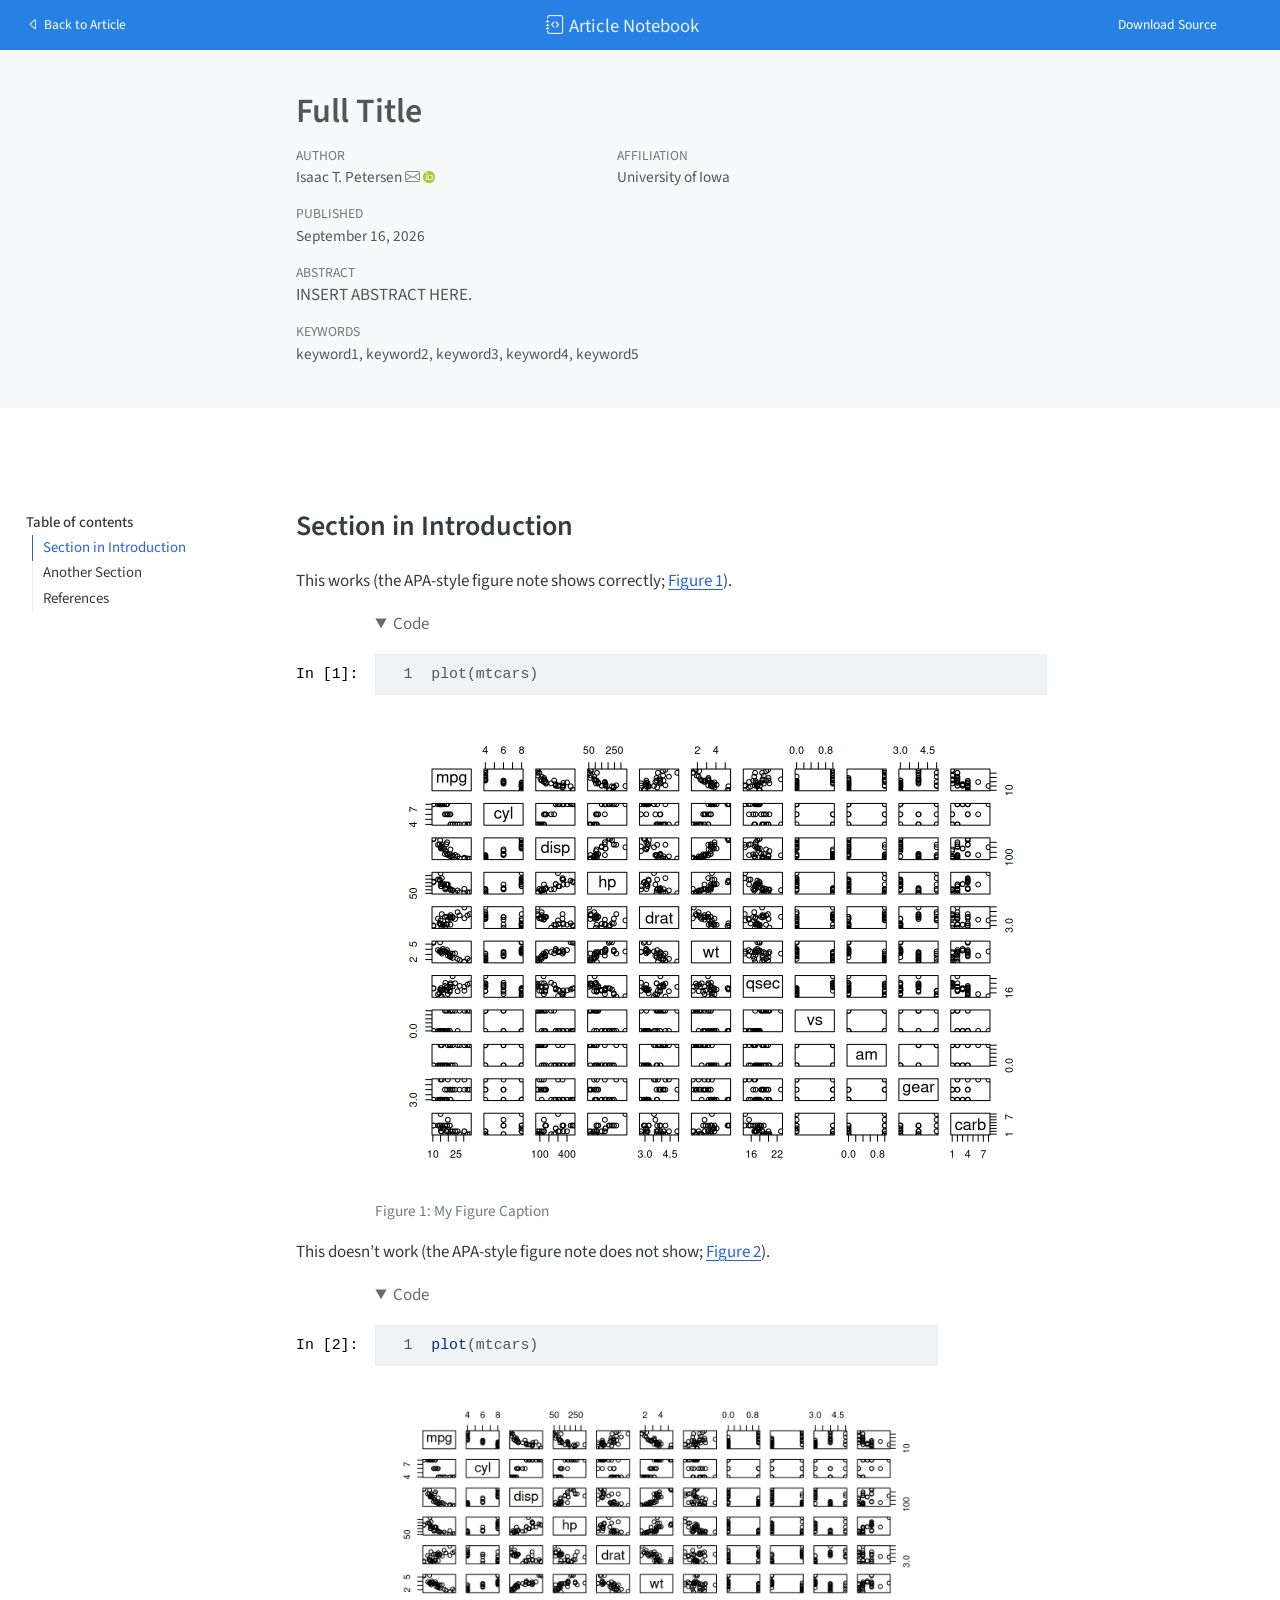
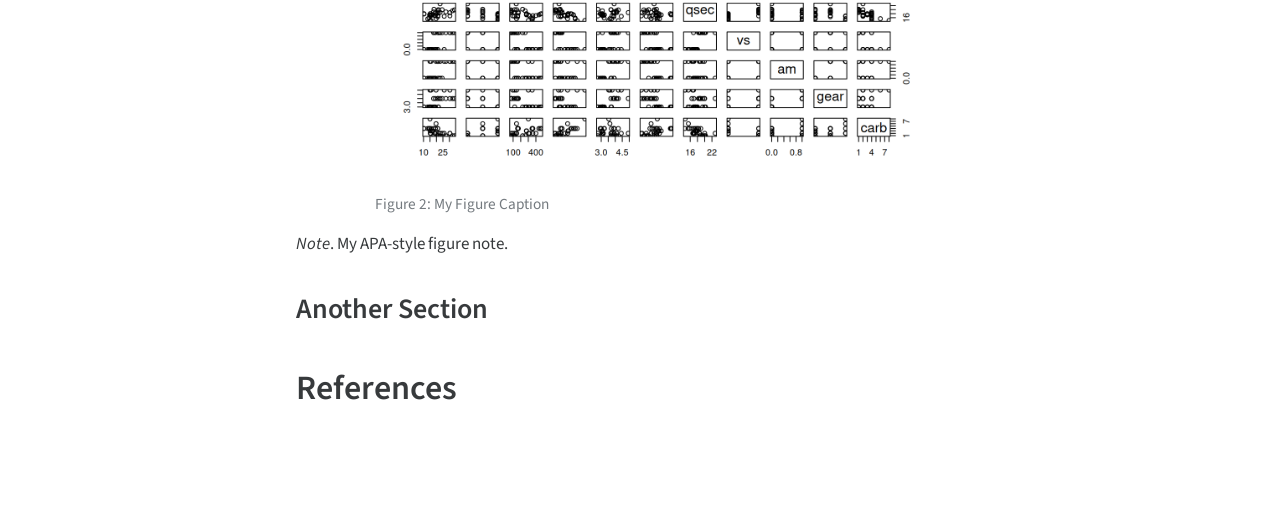
==== index-preview.html @ 8766ff76 "Built site for gh-pages" ====
<!DOCTYPE html>
<html xmlns="http://www.w3.org/1999/xhtml" lang="en-US" xml:lang="en-US"><head>
<meta http-equiv="Content-Type" content="text/html; charset=UTF-8">
<meta charset="utf-8">
<meta name="generator" content="quarto-1.10.18">
<meta name="viewport" content="width=device-width, initial-scale=1.0, user-scalable=yes">
<meta name="author" content="Isaac T. Petersen">
<meta name="dcterms.date" content="2026-09-16">
<meta name="keywords" content="keyword1, keyword2, keyword3, keyword4, keyword5">
<title>Full Title</title>
<style>
      /* Default styles provided by pandoc.
      ** See https://pandoc.org/MANUAL.html#variables-for-html for config info.
      */
      span.smallcaps{font-variant: small-caps;}
      div.columns{display: flex; gap: 1.5em;}
      div.column{flex: auto;}
      @media screen {
      div.columns{gap: min(4vw, 1.5em);}
      div.column{overflow-x: auto;}
      }
      div.hanging-indent{margin-left: 1.5em; text-indent: -1.5em;}
      ul.task-list{list-style: none;}
      ul.task-list li input[type="checkbox"] {
        width: 0.8em;
        margin: 0 0.8em 0.2em -1em; /* quarto-specific, see https://github.com/quarto-dev/quarto-cli/issues/4556 */ 
        vertical-align: middle;
      }
      /* CSS for syntax highlighting */
      html { -webkit-text-size-adjust: 100%; }
      pre > code.sourceCode { white-space: pre; position: relative; }
      pre > code.sourceCode > span { display: inline-block; line-height: 1.25; }
      pre > code.sourceCode > span:empty { height: 1.2em; }
      .sourceCode { overflow: visible; }
      code.sourceCode > span { color: inherit; text-decoration: inherit; }
      div.sourceCode { margin: 1em 0; }
      pre.sourceCode { margin: 0; }
      @media screen {
      div.sourceCode { overflow: auto; }
      }
      @media print {
      pre > code.sourceCode { white-space: pre-wrap; }
      pre > code.sourceCode > span { text-indent: -5em; padding-left: 5em; }
      }
      pre.numberSource code
        { counter-reset: source-line 0; }
      pre.numberSource code > span
        { position: relative; left: -4em; counter-increment: source-line; }
      pre.numberSource code > span > a:first-child::before
        { content: counter(source-line);
          position: relative; left: -1em; text-align: right; vertical-align: baseline;
          border: none; display: inline-block;
          -webkit-touch-callout: none; -webkit-user-select: none;
          -khtml-user-select: none; -moz-user-select: none;
          -ms-user-select: none; user-select: none;
          padding: 0 4px; width: 4em;
        }
      pre.numberSource { margin-left: 3em;  padding-left: 4px; }
      div.sourceCode
        {   }
      @media screen {
      pre > code.sourceCode > span > a:first-child::before { text-decoration: underline; }
      }
      /* CSS for citations */
      div.csl-bib-body { }
      div.csl-entry {
        clear: both;
      }
      .hanging-indent div.csl-entry {
        margin-left:2em;
        text-indent:-2em;
      }
      div.csl-left-margin {
        min-width:2em;
        float:left;
      }
      div.csl-right-inline {
        margin-left:2em;
        padding-left:1em;
      }
      div.csl-indent {
        margin-left: 2em;
      }    </style>
<style>
      body.hypothesis-enabled #quarto-embed-header {
        padding-right: 36px;
      }

      #quarto-embed-header {
        height: 3em;
        width: 100%;
        display: flex;
        justify-content: space-between;
        align-items: center;
        border-bottom: solid 1px;
      }

      #quarto-embed-header h6 {
        font-size: 1.1em;
        padding-top: 0.6em;
        margin-left: 1em;
        margin-right: 1em;
        font-weight: 400;
      }

      #quarto-embed-header a.quarto-back-link,
      #quarto-embed-header a.quarto-download-embed {
        font-size: 0.8em;
        margin-top: 1em;
        margin-bottom: 1em;
        margin-left: 1em;
        margin-right: 1em;
      }

      .quarto-back-container {
        padding-left: 0.5em;
        display: flex;
      }

      .headroom {
          will-change: transform;
          transition: transform 200ms linear;
      }

      .headroom--pinned {
          transform: translateY(0%);
      }

      .headroom--unpinned {
          transform: translateY(-100%);
      }      
    </style>
<script>
    window.document.addEventListener("DOMContentLoaded", function () {

      var header = window.document.querySelector("#quarto-embed-header");
      const titleBannerEl = window.document.querySelector("body > #title-block-header");
      if (titleBannerEl) {
        titleBannerEl.style.paddingTop = header.clientHeight + "px";
      }
      const contentEl = window.document.getElementById('quarto-content');
      for (const child of contentEl.children) {
        child.style.paddingTop = header.clientHeight + "px";
        child.style.marginTop = "1em";
      }

      // Use the article root if the `back` call doesn't work. This isn't perfect
      // but should typically work
      window.quartoBackToArticle = () => {
        var currentUrl = window.location.href;
        window.history.back();
        setTimeout(() => {
            // if location was not changed in 100 ms, then there is no history back
            if(currentUrl === window.location.href){              
                // redirect to site root
                window.location.href = "index.html";
            }
        }, 100);
      }

      const headroom = new window.Headroom(header, {
        tolerance: 5,
        onPin: function () {
        },
        onUnpin: function () {
        },
      });
      headroom.init();
    });
    </script>
<script src="site_libs/manuscript-notebook/headroom.min.js"></script>
<script src="site_libs/clipboard/clipboard.min.js"></script>
<script src="site_libs/quarto-html/quarto.js" type="module"></script>
<script src="site_libs/quarto-html/tabsets/tabsets.js" type="module"></script>
<script src="site_libs/quarto-html/popper.min.js"></script>
<script src="site_libs/quarto-html/tippy.umd.min.js"></script>
<script src="site_libs/quarto-html/anchor.min.js"></script>
<link href="site_libs/quarto-html/tippy.css" rel="stylesheet">
<link href="site_libs/quarto-html/quarto-syntax-highlighting-3419ea62b3ca2d77d3d547f86109e84e.css" rel="stylesheet" id="quarto-text-highlighting-styles">
<script src="site_libs/bootstrap/bootstrap.min.js"></script>
<link href="site_libs/bootstrap/bootstrap-icons.css" rel="stylesheet">
<link href="site_libs/bootstrap/bootstrap-d07b712d61dff58662c8542fd5fda3bb.min.css" rel="stylesheet" append-hash="true" id="quarto-bootstrap" data-mode="light">
<script src="site_libs/quarto-contrib/glightbox/glightbox.min.js"></script>
<link href="site_libs/quarto-contrib/glightbox/glightbox.min.css" rel="stylesheet">
<link href="site_libs/quarto-contrib/glightbox/lightbox.css" rel="stylesheet"><script type="application/json" class="js-hypothesis-config">
{
  "theme": "classic",
  "openSidebar": false,
  "showHighlights": "whenSidebarOpen"
}
</script><script async="" src="https://hypothes.is/embed.js"></script><script>
  window.document.addEventListener("DOMContentLoaded", function (_event) {
    document.body.classList.add('hypothesis-enabled');
  });
</script><link href="site_libs/pagedtable-1.1/css/pagedtable.css" rel="stylesheet">
<script src="site_libs/pagedtable-1.1/js/pagedtable.js"></script>
<meta name="citation_title" content="Full Title">
<meta name="citation_abstract" content="INSERT ABSTRACT HERE.">
<meta name="citation_keywords" content="keyword1,keyword2,keyword3,keyword4,keyword5">
<meta name="citation_author" content="Isaac T. Petersen">
<meta name="citation_publication_date" content="2026-09-16">
<meta name="citation_cover_date" content="2026-09-16">
<meta name="citation_year" content="2026">
<meta name="citation_online_date" content="2026-09-16">
<meta name="citation_fulltext_html_url" content="https://isaactpetersen.github.io/apaquartoReprex/">
<meta name="citation_language" content="en-US">
<meta name="citation_reference" content="citation_title=Strategies for the development of volcanic hazard maps in monogenetic volcanic fields: The example of La Palma (Canary Islands);,citation_author=José Marrero;,citation_author=Alicia García;,citation_author=Manuel Berrocoso;,citation_author=Ángeles Llinares;,citation_author=Antonio Rodríguez-Losada;,citation_author=R. Ortiz;,citation_publication_date=2019-07;,citation_cover_date=2019-07;,citation_year=2019;,citation_doi=10.1186/s13617-019-0085-5;,citation_volume=8;,citation_journal_title=Journal of Applied Volcanology;">
</head>
<body class="quarto-notebook quarto-light">
    <div id="quarto-embed-header" class="headroom fixed-top bg-primary">
      
      <a onclick="window.quartoBackToArticle(); return false;" class="btn btn-primary quarto-back-link" href=""><i class="bi bi-caret-left"></i> Back to Article</a>
      <h6>
<i class="bi bi-journal-code"></i> Article Notebook</h6>

            <a href="./index.qmd" class="btn btn-primary quarto-download-embed" download="index.qmd">Download Source</a>
          </div>

     <header id="title-block-header" class="quarto-title-block default toc-left page-columns page-full"><div class="quarto-title-banner page-columns page-full">
    <div class="quarto-title column-body">
      <h1 class="title">Full Title</h1>
          </div>

    
    <div class="quarto-title-meta-container">
      <div class="quarto-title-meta-column-start">
            <div class="quarto-title-meta-author">
          <div class="quarto-title-meta-heading">Author</div>
          <div class="quarto-title-meta-heading">Affiliation</div>
          
                <div class="quarto-title-meta-contents">
            <p class="author">Isaac T. Petersen <a href="mailto:isaac-t-petersen@uiowa.edu" class="quarto-title-author-email"><i class="bi bi-envelope"></i></a> <a href="https://orcid.org/0000-0003-3072-6673" class="quarto-title-author-orcid" aria-label="ORCID profile for Isaac T. Petersen"> <img alt="" src="[data-uri]"></a></p>
          </div>
                <div class="quarto-title-meta-contents">
                    <p class="affiliation">
                        University of Iowa
                      </p>
                  </div>
                    </div>
        
        <div class="quarto-title-meta">

                      
                <div>
            <div class="quarto-title-meta-heading">Published</div>
            <div class="quarto-title-meta-contents">
              <p class="date">September 16, 2026</p>
            </div>
          </div>
          
                
              </div>
      </div>
      <div class="quarto-title-meta-column-end quarto-other-formats-target">
      </div>
    </div>

    <div>
      <div class="abstract">
        <div class="block-title">Abstract</div>
        INSERT ABSTRACT HERE.
      </div>
    </div>

    <div>
      <div class="keywords">
        <div class="block-title">Keywords</div>
        <p>keyword1, keyword2, keyword3, keyword4, keyword5</p>
      </div>
    </div>

    <div class="quarto-other-links-text-target">
    </div>  </div>
</header><div id="quarto-content" class="page-columns page-rows-contents page-layout-article toc-left">
<div id="quarto-sidebar-toc-left" class="sidebar toc-left">
  <nav id="TOC" role="doc-toc" class="toc-active"><h2 id="toc-title">Table of contents</h2>
   
  <ul>
<li><a href="#section-in-introduction" id="toc-section-in-introduction" class="nav-link active" data-scroll-target="#section-in-introduction">Section in Introduction</a></li>
  <li><a href="#another-section" id="toc-another-section" class="nav-link" data-scroll-target="#another-section">Another Section</a></li>
  <li><a href="#references" id="toc-references" class="nav-link" data-scroll-target="#references">References</a></li>
  </ul></nav>
</div>
<div id="quarto-margin-sidebar" class="sidebar margin-sidebar zindex-bottom">
</div>
<main class="content quarto-banner-title-block" id="quarto-document-content"><!-- The introduction should not have a level-1 heading such as Introduction. --><section id="section-in-introduction" class="level2"><h2 class="anchored" data-anchor-id="section-in-introduction">Section in Introduction</h2>
<p>This works (the APA-style figure note shows correctly; <a href="#fig-mtcars" class="quarto-xref">Figure&nbsp;1</a>).</p>
<div class="quarto-embed-nb-cell" data-notebook="/home/runner/work/apaquartoReprex/apaquartoReprex/notebooks/analyses.qmd" data-notebook-title="Analyses" data-notebook-cellid="cell-fig-mtcars">
<div class="cell-container code-fold"><div class="cell-decorator"><pre>In [1]:</pre></div><div id="cell-fig-mtcars" class="cell" data-apa-note="My APA-style figure note." data-apa-note-written="true">
<details open="" class="code-fold"><summary>Code</summary><div class="code-copy-outer-scaffold"><div class="sourceCode cell-code" id="cb1"><pre class="sourceCode numberSource python number-lines code-with-copy"><code class="sourceCode python"><span id="cb1-1"><a href="#cb1-1" aria-label="1"></a>plot(mtcars)</span></code></pre></div><button title="Copy to Clipboard" class="code-copy-button"><i class="bi"></i></button></div>
</details><div class="cell-output cell-output-display">
<div id="fig-mtcars" class="quarto-float quarto-figure quarto-figure-center anchored">
<figure class="quarto-float quarto-float-fig figure"><div aria-describedby="fig-mtcars-caption-0ceaefa1-69ba-4598-a22c-09a6ac19f8ca" class="">
<a href="index_files/figure-html/notebooks-analyses-fig-mtcars-output-1.png" class="lightbox" data-gallery="quarto-lightbox-gallery-1" title="Figure&nbsp;1: My Figure Caption"><img src="index_files/figure-html/notebooks-analyses-fig-mtcars-output-1.png" width="672" height="480" class="figure-img"></a>
</div>
<figcaption class="quarto-float-caption-bottom quarto-float-caption quarto-float-fig" id="fig-mtcars-caption-0ceaefa1-69ba-4598-a22c-09a6ac19f8ca">
Figure&nbsp;1: My Figure Caption
</figcaption></figure>
</div>
</div>
</div></div>
</div>
<p>This doesn’t work (the APA-style figure note does not show; <a href="#fig-mtcars2" class="quarto-xref">Figure&nbsp;2</a>).</p>
<div class="cell-container code-fold"><div class="cell-decorator"><pre>In [2]:</pre></div><div id="cell-fig-mtcars2" class="cell" data-apa-note="My APA-style figure note." data-apa-note-written="true">
<details open="" class="code-fold"><summary>Code</summary><div class="code-copy-outer-scaffold"><div class="sourceCode cell-code" id="cb2"><pre class="sourceCode numberSource r number-lines code-with-copy"><code class="sourceCode r"><span id="cb2-1"><a href="#cb2-1" aria-label="1"></a><span class="fu">plot</span>(mtcars)</span></code></pre></div><button title="Copy to Clipboard" class="code-copy-button"><i class="bi"></i></button></div>
</details><div class="cell-output-display">
<div id="fig-mtcars2" class="quarto-float quarto-figure quarto-figure-center anchored">
<figure class="quarto-float quarto-float-fig figure"><div aria-describedby="fig-mtcars2-caption-0ceaefa1-69ba-4598-a22c-09a6ac19f8ca" class="">
<a href="index_files/figure-html/fig-mtcars2-1.png" class="lightbox" data-gallery="quarto-lightbox-gallery-2" title="Figure&nbsp;2: My Figure Caption"><img src="index_files/figure-html/fig-mtcars2-1.png" class="img-fluid figure-img" width="672"></a>
</div>
<figcaption class="quarto-float-caption-bottom quarto-float-caption quarto-float-fig" id="fig-mtcars2-caption-0ceaefa1-69ba-4598-a22c-09a6ac19f8ca">
Figure&nbsp;2: My Figure Caption
</figcaption></figure>
</div>
</div>
</div></div>
<div>
<div class="FigureNote NoIndent" data-custom-style="FigureNote">
<em>Note</em>. My&nbsp;APA-style figure note.
</div>
</div>
</section><section id="another-section" class="level2"><h2 class="anchored" data-anchor-id="another-section">Another Section</h2>
</section><section id="references" class="level1"><h1>References</h1>
<!-- References will auto-populate in the refs div below -->
<div id="refs" role="list">

</div>
</section></main><!-- /main column --><script id="quarto-html-after-body" type="application/javascript">
  window.document.addEventListener("DOMContentLoaded", function (event) {
    const icon = "";
    const anchorJS = new window.AnchorJS();
    anchorJS.options = {
      placement: 'right',
      icon: icon
    };
    anchorJS.add('.anchored');
    const isCodeAnnotation = (el) => {
      for (const clz of el.classList) {
        if (clz.startsWith('code-annotation-')) {                     
          return true;
        }
      }
      return false;
    }
    const onCopySuccess = function(e) {
      // button target
      const button = e.trigger;
      // don't keep focus
      button.blur();
      // flash "checked"
      button.classList.add('code-copy-button-checked');
      var currentTitle = button.getAttribute("title");
      button.setAttribute("title", "Copied!");
      let tooltip;
      if (window.bootstrap) {
        button.setAttribute("data-bs-toggle", "tooltip");
        button.setAttribute("data-bs-placement", "left");
        button.setAttribute("data-bs-title", "Copied!");
        tooltip = new bootstrap.Tooltip(button, 
          { trigger: "manual", 
            customClass: "code-copy-button-tooltip",
            offset: [0, -8]});
        tooltip.show();    
      }
      setTimeout(function() {
        if (tooltip) {
          tooltip.hide();
          button.removeAttribute("data-bs-title");
          button.removeAttribute("data-bs-toggle");
          button.removeAttribute("data-bs-placement");
        }
        button.setAttribute("title", currentTitle);
        button.classList.remove('code-copy-button-checked');
      }, 1000);
      // clear code selection
      e.clearSelection();
    }
    const getTextToCopy = function(trigger) {
      const outerScaffold = trigger.parentElement.cloneNode(true);
      const codeEl = outerScaffold.querySelector('code');
      for (const childEl of codeEl.children) {
        if (isCodeAnnotation(childEl)) {
          childEl.remove();
        }
      }
      return codeEl.innerText;
    }
    const clipboard = new window.ClipboardJS('.code-copy-button:not([data-in-quarto-modal])', {
      text: getTextToCopy
    });
    clipboard.on('success', onCopySuccess);
    if (window.document.getElementById('quarto-embedded-source-code-modal')) {
      const clipboardModal = new window.ClipboardJS('.code-copy-button[data-in-quarto-modal]', {
        text: getTextToCopy,
        container: window.document.getElementById('quarto-embedded-source-code-modal')
      });
      clipboardModal.on('success', onCopySuccess);
    }
      var localhostRegex = new RegExp(/^(?:http|https):\/\/localhost\:?[0-9]*\//);
      var mailtoRegex = new RegExp(/^mailto:/);
        var filterRegex = new RegExp('/' + window.location.host + '/');
      var isInternal = (href) => {
          return filterRegex.test(href) || localhostRegex.test(href) || mailtoRegex.test(href);
      }
      // Inspect non-navigation links and adorn them if external
     var links = window.document.querySelectorAll('a[href]:not(.nav-link):not(.navbar-brand):not(.toc-action):not(.sidebar-link):not(.sidebar-item-toggle):not(.pagination-link):not(.no-external):not([aria-hidden]):not(.dropdown-item):not(.quarto-navigation-tool):not(.about-link)');
      for (var i=0; i<links.length; i++) {
        const link = links[i];
        if (!isInternal(link.href)) {
          // undo the damage that might have been done by quarto-nav.js in the case of
          // links that we want to consider external
          if (link.dataset.originalHref !== undefined) {
            link.href = link.dataset.originalHref;
          }
            // target, if specified
            link.setAttribute("target", "_blank");
            if (link.getAttribute("rel") === null) {
              link.setAttribute("rel", "noopener");
            }
        }
      }
    function tippyHover(el, contentFn, onTriggerFn, onUntriggerFn) {
      const config = {
        allowHTML: true,
        maxWidth: 500,
        delay: 100,
        arrow: false,
        appendTo: function(el) {
            return el.parentElement;
        },
        interactive: true,
        interactiveBorder: 10,
        theme: 'quarto',
        placement: 'bottom-start',
      };
      if (contentFn) {
        config.content = contentFn;
      }
      if (onTriggerFn) {
        config.onTrigger = onTriggerFn;
      }
      if (onUntriggerFn) {
        config.onUntrigger = onUntriggerFn;
      }
      window.tippy(el, config); 
    }
    const noterefs = window.document.querySelectorAll('a[role="doc-noteref"]');
    for (var i=0; i<noterefs.length; i++) {
      const ref = noterefs[i];
      tippyHover(ref, function() {
        // use id or data attribute instead here
        let href = ref.getAttribute('data-footnote-href') || ref.getAttribute('href');
        try { href = new URL(href).hash; } catch {}
        const id = href.replace(/^#\/?/, "");
        const note = window.document.getElementById(id);
        if (note) {
          return note.innerHTML;
        } else {
          return "";
        }
      });
    }
    const xrefs = window.document.querySelectorAll('a.quarto-xref');
    const processXRef = (id, note) => {
      // Strip column container classes
      const stripColumnClz = (el) => {
        el.classList.remove("page-full", "page-columns");
        if (el.children) {
          for (const child of el.children) {
            stripColumnClz(child);
          }
        }
      }
      stripColumnClz(note)
      if (id === null || id.startsWith('sec-')) {
        // Special case sections, only their first couple elements
        const container = document.createElement("div");
        if (note.children && note.children.length > 2) {
          container.appendChild(note.children[0].cloneNode(true));
          for (let i = 1; i < note.children.length; i++) {
            const child = note.children[i];
            if (child.tagName === "P" && child.innerText === "") {
              continue;
            } else {
              container.appendChild(child.cloneNode(true));
              break;
            }
          }
          if (window.Quarto?.typesetMath) {
            window.Quarto.typesetMath(container);
          }
          return container.innerHTML
        } else {
          if (window.Quarto?.typesetMath) {
            window.Quarto.typesetMath(note);
          }
          return note.innerHTML;
        }
      } else {
        // Remove any anchor links if they are present
        const anchorLink = note.querySelector('a.anchorjs-link');
        if (anchorLink) {
          anchorLink.remove();
        }
        if (window.Quarto?.typesetMath) {
          window.Quarto.typesetMath(note);
        }
        if (note.classList.contains("callout")) {
          return note.outerHTML;
        } else {
          return note.innerHTML;
        }
      }
    }
    for (var i=0; i<xrefs.length; i++) {
      const xref = xrefs[i];
      tippyHover(xref, undefined, function(instance) {
        instance.disable();
        let url = xref.getAttribute('href');
        let hash = undefined; 
        if (url.startsWith('#')) {
          hash = url;
        } else {
          try { hash = new URL(url).hash; } catch {}
        }
        if (hash) {
          const id = hash.replace(/^#\/?/, "");
          const note = window.document.getElementById(id);
          if (note !== null) {
            try {
              const html = processXRef(id, note.cloneNode(true));
              instance.setContent(html);
            } finally {
              instance.enable();
              instance.show();
            }
          } else {
            // See if we can fetch this
            fetch(url.split('#')[0])
            .then(res => res.text())
            .then(html => {
              const parser = new DOMParser();
              const htmlDoc = parser.parseFromString(html, "text/html");
              const note = htmlDoc.getElementById(id);
              if (note !== null) {
                const html = processXRef(id, note);
                instance.setContent(html);
              } 
            }).finally(() => {
              instance.enable();
              instance.show();
            });
          }
        } else {
          // See if we can fetch a full url (with no hash to target)
          // This is a special case and we should probably do some content thinning / targeting
          fetch(url)
          .then(res => res.text())
          .then(html => {
            const parser = new DOMParser();
            const htmlDoc = parser.parseFromString(html, "text/html");
            const note = htmlDoc.querySelector('main.content');
            if (note !== null) {
              // This should only happen for chapter cross references
              // (since there is no id in the URL)
              // remove the first header
              if (note.children.length > 0 && note.children[0].tagName === "HEADER") {
                note.children[0].remove();
              }
              const html = processXRef(null, note);
              instance.setContent(html);
            } 
          }).finally(() => {
            instance.enable();
            instance.show();
          });
        }
      }, function(instance) {
      });
    }
        let selectedAnnoteEl;
        const selectorForAnnotation = ( cell, annotation) => {
          let cellAttr = 'data-code-cell="' + cell + '"';
          let lineAttr = 'data-code-annotation="' +  annotation + '"';
          const selector = 'span[' + cellAttr + '][' + lineAttr + ']';
          return selector;
        }
        const selectCodeLines = (annoteEl) => {
          const doc = window.document;
          const targetCell = annoteEl.getAttribute("data-target-cell");
          const targetAnnotation = annoteEl.getAttribute("data-target-annotation");
          const annoteSpan = window.document.querySelector(selectorForAnnotation(targetCell, targetAnnotation));
          const lines = annoteSpan.getAttribute("data-code-lines").split(",");
          const lineIds = lines.map((line) => {
            return targetCell + "-" + line;
          })
          let top = null;
          let height = null;
          let parent = null;
          if (lineIds.length > 0) {
              //compute the position of the single el (top and bottom and make a div)
              const el = window.document.getElementById(lineIds[0]);
              top = el.offsetTop;
              height = el.offsetHeight;
              parent = el.parentElement.parentElement;
            if (lineIds.length > 1) {
              const lastEl = window.document.getElementById(lineIds[lineIds.length - 1]);
              const bottom = lastEl.offsetTop + lastEl.offsetHeight;
              height = bottom - top;
            }
            if (top !== null && height !== null && parent !== null) {
              // cook up a div (if necessary) and position it 
              let div = window.document.getElementById("code-annotation-line-highlight");
              if (div === null) {
                div = window.document.createElement("div");
                div.setAttribute("id", "code-annotation-line-highlight");
                div.style.position = 'absolute';
                parent.appendChild(div);
              }
              div.style.top = top - 2 + "px";
              div.style.height = height + 4 + "px";
              div.style.left = 0;
              let gutterDiv = window.document.getElementById("code-annotation-line-highlight-gutter");
              if (gutterDiv === null) {
                gutterDiv = window.document.createElement("div");
                gutterDiv.setAttribute("id", "code-annotation-line-highlight-gutter");
                gutterDiv.style.position = 'absolute';
                const codeCell = window.document.getElementById(targetCell);
                const gutter = codeCell.querySelector('.code-annotation-gutter');
                gutter.appendChild(gutterDiv);
              }
              gutterDiv.style.top = top - 2 + "px";
              gutterDiv.style.height = height + 4 + "px";
            }
            selectedAnnoteEl = annoteEl;
          }
        };
        const unselectCodeLines = () => {
          const elementsIds = ["code-annotation-line-highlight", "code-annotation-line-highlight-gutter"];
          elementsIds.forEach((elId) => {
            const div = window.document.getElementById(elId);
            if (div) {
              div.remove();
            }
          });
          selectedAnnoteEl = undefined;
        };
          // Handle positioning of the toggle
      window.addEventListener(
        "resize",
        throttle(() => {
          elRect = undefined;
          if (selectedAnnoteEl) {
            selectCodeLines(selectedAnnoteEl);
          }
        }, 10)
      );
      function throttle(fn, ms) {
      let throttle = false;
      let timer;
        return (...args) => {
          if(!throttle) { // first call gets through
              fn.apply(this, args);
              throttle = true;
          } else { // all the others get throttled
              if(timer) clearTimeout(timer); // cancel #2
              timer = setTimeout(() => {
                fn.apply(this, args);
                timer = throttle = false;
              }, ms);
          }
        };
      }
        // Attach click handler to the DT
        const annoteDls = window.document.querySelectorAll('dt[data-target-cell]');
        for (const annoteDlNode of annoteDls) {
          annoteDlNode.addEventListener('click', (event) => {
            const clickedEl = event.target;
            if (clickedEl !== selectedAnnoteEl) {
              unselectCodeLines();
              const activeEl = window.document.querySelector('dt[data-target-cell].code-annotation-active');
              if (activeEl) {
                activeEl.classList.remove('code-annotation-active');
              }
              selectCodeLines(clickedEl);
              clickedEl.classList.add('code-annotation-active');
            } else {
              // Unselect the line
              unselectCodeLines();
              clickedEl.classList.remove('code-annotation-active');
            }
          });
        }
    const findCites = (el) => {
      const parentEl = el.parentElement;
      if (parentEl) {
        const cites = parentEl.dataset.cites;
        if (cites) {
          return {
            el,
            cites: cites.split(' ')
          };
        } else {
          return findCites(el.parentElement)
        }
      } else {
        return undefined;
      }
    };
    var bibliorefs = window.document.querySelectorAll('a[role="doc-biblioref"]');
    for (var i=0; i<bibliorefs.length; i++) {
      const ref = bibliorefs[i];
      const citeInfo = findCites(ref);
      if (citeInfo) {
        tippyHover(citeInfo.el, function() {
          var popup = window.document.createElement('div');
          citeInfo.cites.forEach(function(cite) {
            var citeDiv = window.document.createElement('div');
            citeDiv.classList.add('hanging-indent');
            citeDiv.classList.add('csl-entry');
            var biblioDiv = window.document.getElementById('ref-' + cite);
            if (biblioDiv) {
              citeDiv.innerHTML = biblioDiv.innerHTML;
            }
            popup.appendChild(citeDiv);
          });
          return popup.innerHTML;
        });
      }
    }
  });
  </script>
</div> <!-- /content -->  <script>var lightboxQuarto = GLightbox({"closeEffect":"zoom","descPosition":"bottom","loop":false,"openEffect":"zoom","selector":".lightbox"});
(function() {
  let previousOnload = window.onload;
  window.onload = () => {
    if (previousOnload) {
      previousOnload();
    }
    lightboxQuarto.on('slide_before_load', (data) => {
      const { slideIndex, slideNode, slideConfig, player, trigger } = data;
      const href = trigger.getAttribute('href');
      if (href !== null) {
        const imgEl = window.document.querySelector(`a[href="${href}"] img`);
        if (imgEl !== null) {
          const srcAttr = imgEl.getAttribute("src");
          if (srcAttr && srcAttr.startsWith("data:")) {
            slideConfig.href = srcAttr;
          }
        }
      } 
    });
  
    lightboxQuarto.on('slide_after_load', (data) => {
      const { slideIndex, slideNode, slideConfig, player, trigger } = data;
      if (window.Quarto?.typesetMath) {
        window.Quarto.typesetMath(slideNode);
      }
    });
  
  };
  
})();
          </script>


</body></html>
---- site_libs/quarto-html/tippy.css ----
.tippy-box[data-animation=fade][data-state=hidden]{opacity:0}[data-tippy-root]{max-width:calc(100vw - 10px)}.tippy-box{position:relative;background-color:#333;color:#fff;border-radius:4px;font-size:14px;line-height:1.4;white-space:normal;outline:0;transition-property:transform,visibility,opacity}.tippy-box[data-placement^=top]>.tippy-arrow{bottom:0}.tippy-box[data-placement^=top]>.tippy-arrow:before{bottom:-7px;left:0;border-width:8px 8px 0;border-top-color:initial;transform-origin:center top}.tippy-box[data-placement^=bottom]>.tippy-arrow{top:0}.tippy-box[data-placement^=bottom]>.tippy-arrow:before{top:-7px;left:0;border-width:0 8px 8px;border-bottom-color:initial;transform-origin:center bottom}.tippy-box[data-placement^=left]>.tippy-arrow{right:0}.tippy-box[data-placement^=left]>.tippy-arrow:before{border-width:8px 0 8px 8px;border-left-color:initial;right:-7px;transform-origin:center left}.tippy-box[data-placement^=right]>.tippy-arrow{left:0}.tippy-box[data-placement^=right]>.tippy-arrow:before{left:-7px;border-width:8px 8px 8px 0;border-right-color:initial;transform-origin:center right}.tippy-box[data-inertia][data-state=visible]{transition-timing-function:cubic-bezier(.54,1.5,.38,1.11)}.tippy-arrow{width:16px;height:16px;color:#333}.tippy-arrow:before{content:"";position:absolute;border-color:transparent;border-style:solid}.tippy-content{position:relative;padding:5px 9px;z-index:1}
---- site_libs/quarto-html/quarto-syntax-highlighting-3419ea62b3ca2d77d3d547f86109e84e.css ----
/* quarto syntax highlight colors */
:root {
  --quarto-hl-ot-color: #d91e18;
  --quarto-hl-at-color: #a55a00;
  --quarto-hl-ss-color: #008000;
  --quarto-hl-an-color: #696969;
  --quarto-hl-fu-color: #06287e;
  --quarto-hl-st-color: #008000;
  --quarto-hl-cf-color: #d91e18;
  --quarto-hl-op-color: #00769e;
  --quarto-hl-er-color: #7928a1;
  --quarto-hl-bn-color: #7928a1;
  --quarto-hl-al-color: #7928a1;
  --quarto-hl-va-color: #a55a00;
  --quarto-hl-bu-color: inherit;
  --quarto-hl-ex-color: inherit;
  --quarto-hl-pp-color: #7928a1;
  --quarto-hl-in-color: #696969;
  --quarto-hl-vs-color: #008000;
  --quarto-hl-wa-color: #696969;
  --quarto-hl-do-color: #696969;
  --quarto-hl-im-color: inherit;
  --quarto-hl-ch-color: #008000;
  --quarto-hl-dt-color: #7928a1;
  --quarto-hl-fl-color: #a55a00;
  --quarto-hl-co-color: #696969;
  --quarto-hl-cv-color: #696969;
  --quarto-hl-cn-color: #d91e18;
  --quarto-hl-sc-color: #00769e;
  --quarto-hl-dv-color: #7928a1;
  --quarto-hl-kw-color: #d91e18;
}

/* other quarto variables */
:root {
  --quarto-font-monospace: SFMono-Regular, Menlo, Monaco, Consolas, "Liberation Mono", "Courier New", monospace;
}

/* syntax highlight based on Pandoc's rules */
pre > code.sourceCode > span {
  color: #545454;
}

code.sourceCode > span {
  color: #545454;
}

div.sourceCode,
div.sourceCode pre.sourceCode {
  color: #545454;
}

/* Normal */
code span {
  color: #545454;
}

/* Alert */
code span.al {
  color: #7928a1;
  font-style: inherit;
}

/* Annotation */
code span.an {
  color: #696969;
  font-style: inherit;
}

/* Attribute */
code span.at {
  color: #a55a00;
  font-style: inherit;
}

/* BaseN */
code span.bn {
  color: #7928a1;
  font-style: inherit;
}

/* BuiltIn */
code span.bu {
  font-style: inherit;
}

/* ControlFlow */
code span.cf {
  color: #d91e18;
  font-style: inherit;
}

/* Char */
code span.ch {
  color: #008000;
  font-style: inherit;
}

/* Constant */
code span.cn {
  color: #d91e18;
  font-style: inherit;
}

/* Comment */
code span.co {
  color: #696969;
  font-style: inherit;
}

/* CommentVar */
code span.cv {
  color: #696969;
  font-style: italic;
}

/* Documentation */
code span.do {
  color: #696969;
  font-style: italic;
}

/* DataType */
code span.dt {
  color: #7928a1;
  font-style: inherit;
}

/* DecVal */
code span.dv {
  color: #7928a1;
  font-style: inherit;
}

/* Error */
code span.er {
  color: #7928a1;
  font-style: inherit;
}

/* Extension */
code span.ex {
  font-style: inherit;
}

/* Float */
code span.fl {
  color: #a55a00;
  font-style: inherit;
}

/* Function */
code span.fu {
  color: #06287e;
  font-style: inherit;
}

/* Import */
code span.im {
  font-style: inherit;
}

/* Information */
code span.in {
  color: #696969;
  font-style: inherit;
}

/* Keyword */
code span.kw {
  color: #d91e18;
  font-style: inherit;
}

/* Operator */
code span.op {
  color: #00769e;
  font-style: inherit;
}

/* Other */
code span.ot {
  color: #d91e18;
  font-style: inherit;
}

/* Preprocessor */
code span.pp {
  color: #7928a1;
  font-style: inherit;
}

/* SpecialChar */
code span.sc {
  color: #00769e;
  font-style: inherit;
}

/* SpecialString */
code span.ss {
  color: #008000;
  font-style: inherit;
}

/* String */
code span.st {
  color: #008000;
  font-style: inherit;
}

/* Variable */
code span.va {
  color: #a55a00;
  font-style: inherit;
}

/* VerbatimString */
code span.vs {
  color: #008000;
  font-style: inherit;
}

/* Warning */
code span.wa {
  color: #696969;
  font-style: italic;
}

.prevent-inlining {
  content: "</";
}

/*# sourceMappingURL=a0e48aebe202bc7301f9966d54efda35.css.map */
---- site_libs/pagedtable-1.1/css/pagedtable.css ----
.pagedtable {
  overflow: auto;
  padding-left: 8px;
  padding-right: 8px;
}

.pagedtable-wrapper {
  border: 1px solid #ccc;
  border-radius: 4px;
  margin-bottom: 10px;
}

.pagedtable table {
  width: 100%;
  max-width: 100%;
  margin: 0;
}

.pagedtable th {
  padding: 0 5px 0 5px;
  border: none;
  border-bottom: 2px solid #dddddd;

  min-width: 45px;
}

.pagedtable-empty th {
  display: none;
}

.pagedtable td {
  padding: 0 4px 0 4px;
}

.pagedtable .even {
  background-color: rgba(140, 140, 140, 0.1);
}

.pagedtable-padding-col {
  display: none;
}

.pagedtable a {
  -webkit-touch-callout: none;
  -webkit-user-select: none;
  -khtml-user-select: none;
  -moz-user-select: none;
  -ms-user-select: none;
  user-select: none;
}

.pagedtable-index-nav {
  cursor: pointer;
  padding: 0 5px 0 5px;
  float: right;
  border: 0;
}

.pagedtable-index-nav-disabled {
  cursor: default;
  text-decoration: none;
  color: #999;
}

a.pagedtable-index-nav-disabled:hover {
  text-decoration: none;
  color: #999;
}

.pagedtable-indexes {
  cursor: pointer;
  float: right;
  border: 0;
}

.pagedtable-index-current {
  cursor: default;
  text-decoration: none;
  font-weight: bold;
  color: #333;
  border: 0;
}

a.pagedtable-index-current:hover {
  text-decoration: none;
  font-weight: bold;
  color: #333;
}

.pagedtable-index {
  width: 30px;
  display: inline-block;
  text-align: center;
  border: 0;
}

.pagedtable-index-separator-left {
  display: inline-block;
  color: #333;
  font-size: 9px;
  padding: 0 0 0 0;
  cursor: default;
}

.pagedtable-index-separator-right {
  display: inline-block;
  color: #333;
  font-size: 9px;
  padding: 0 4px 0 0;
  cursor: default;
}

.pagedtable-footer {
  padding-top: 4px;
  padding-bottom: 5px;
}

.pagedtable-not-empty .pagedtable-footer {
  border-top: 2px solid #dddddd;
}

.pagedtable-info {
  overflow: hidden;
  color: #999;
  white-space: nowrap;
  text-overflow: ellipsis;
}

.pagedtable-header-name {
  overflow: hidden;
  text-overflow: ellipsis;
}

.pagedtable-header-type {
  color: #999;
  font-weight: 400;
}

.pagedtable-na-cell {
  font-style: italic;
  opacity: 0.3;
}
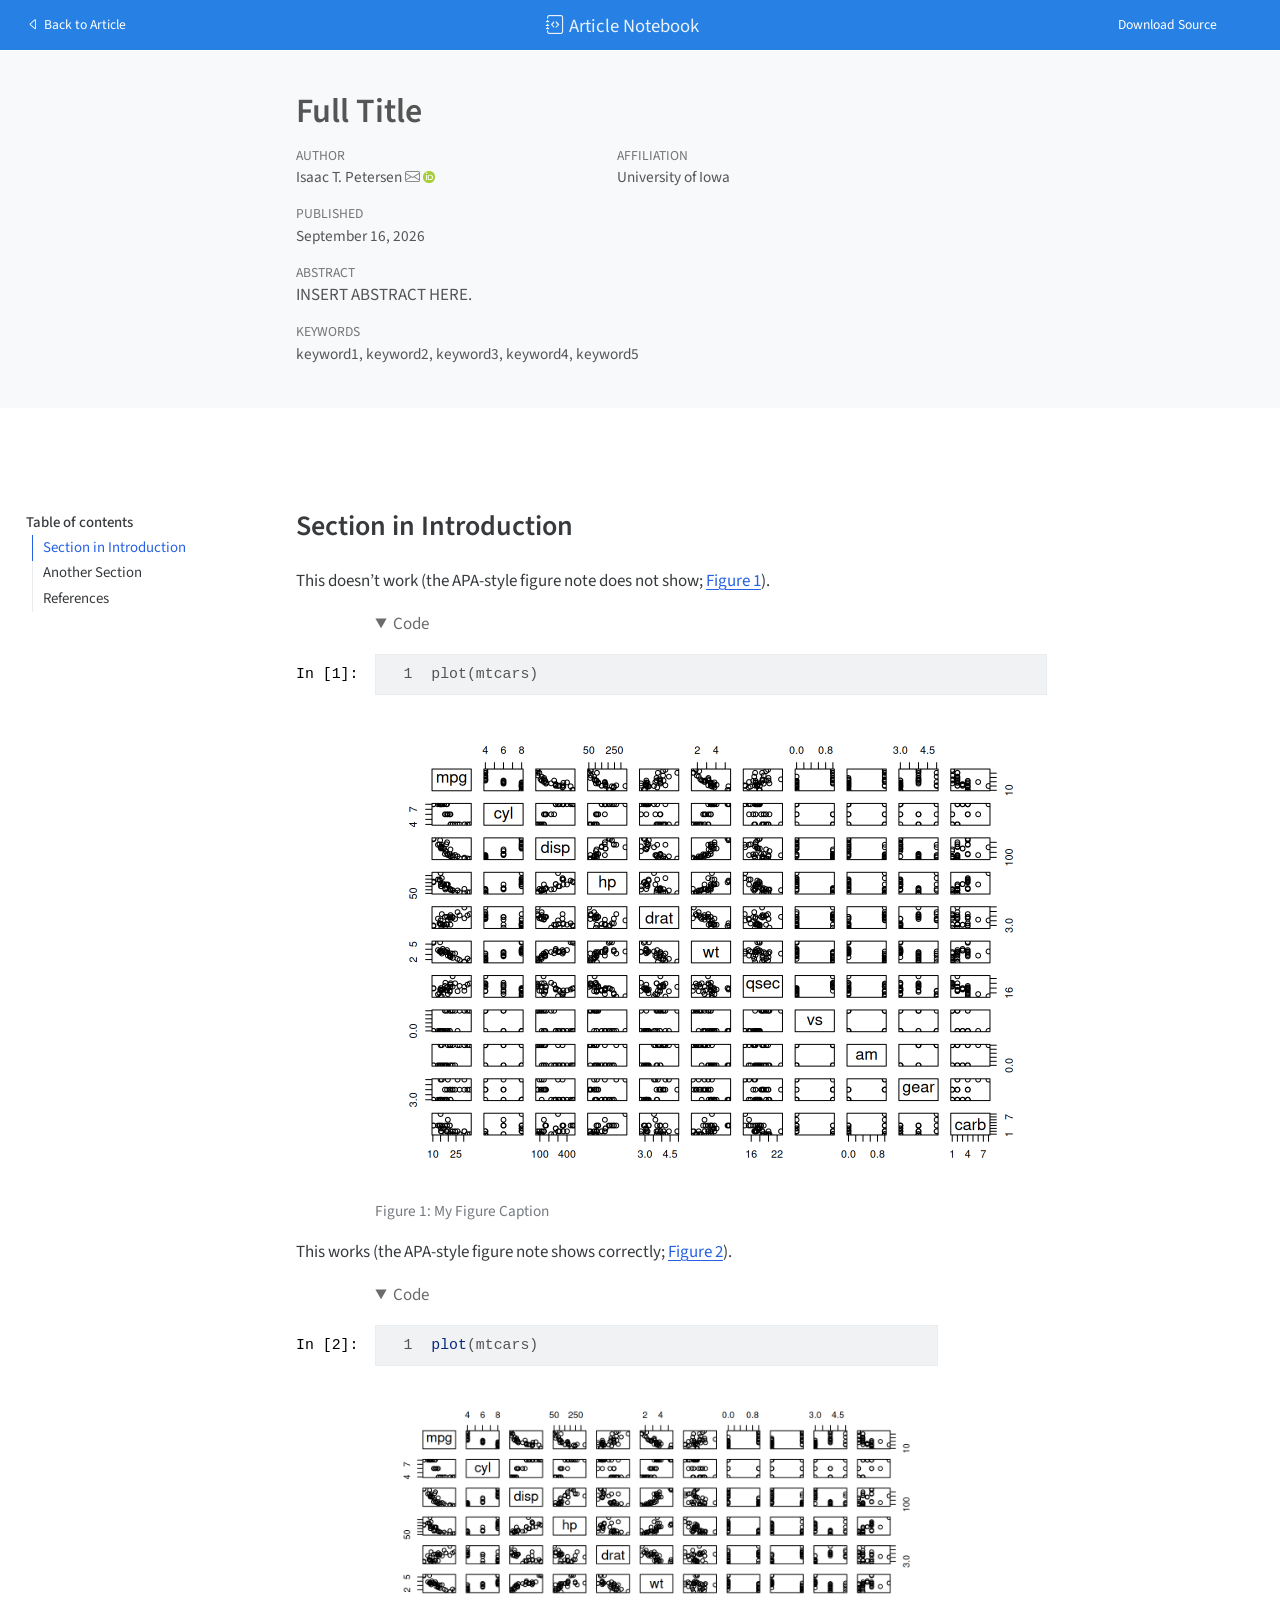
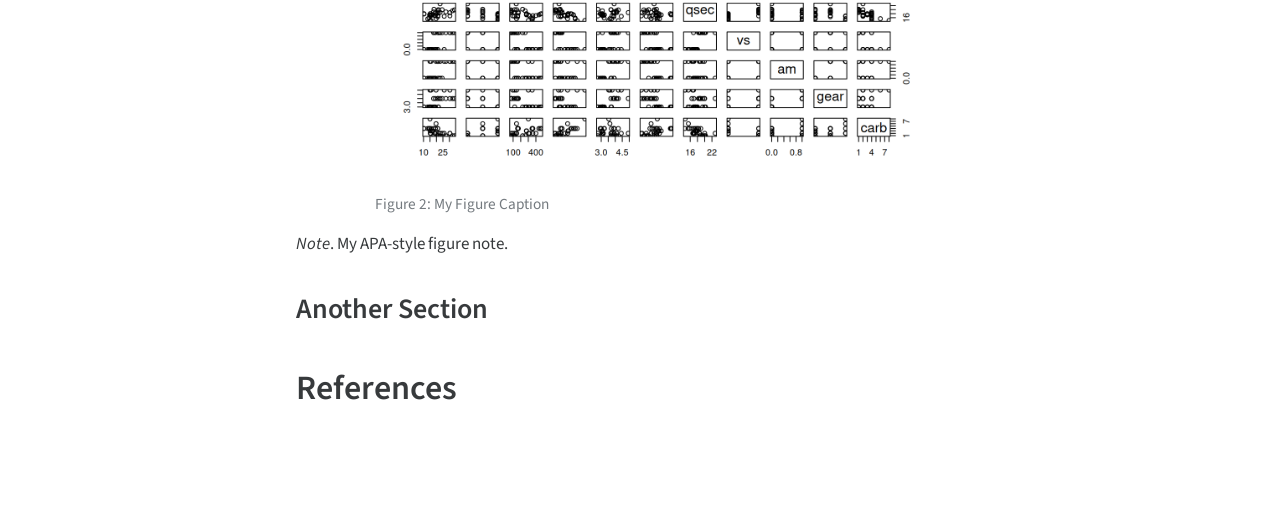
==== commit 54a25427: "Built site for gh-pages" ====
--- a/index-preview.html
+++ b/index-preview.html
@@ -284,7 +284,7 @@
 <div id="quarto-margin-sidebar" class="sidebar margin-sidebar zindex-bottom">
 </div>
 <main class="content quarto-banner-title-block" id="quarto-document-content"><!-- The introduction should not have a level-1 heading such as Introduction. --><section id="section-in-introduction" class="level2"><h2 class="anchored" data-anchor-id="section-in-introduction">Section in Introduction</h2>
-<p>This works (the APA-style figure note shows correctly; <a href="#fig-mtcars" class="quarto-xref">Figure&nbsp;1</a>).</p>
+<p>This doesn’t work (the APA-style figure note does not show; <a href="#fig-mtcars" class="quarto-xref">Figure&nbsp;1</a>).</p>
 <div class="quarto-embed-nb-cell" data-notebook="/home/runner/work/apaquartoReprex/apaquartoReprex/notebooks/analyses.qmd" data-notebook-title="Analyses" data-notebook-cellid="cell-fig-mtcars">
 <div class="cell-container code-fold"><div class="cell-decorator"><pre>In [1]:</pre></div><div id="cell-fig-mtcars" class="cell" data-apa-note="My APA-style figure note." data-apa-note-written="true">
 <details open="" class="code-fold"><summary>Code</summary><div class="code-copy-outer-scaffold"><div class="sourceCode cell-code" id="cb1"><pre class="sourceCode numberSource python number-lines code-with-copy"><code class="sourceCode python"><span id="cb1-1"><a href="#cb1-1" aria-label="1"></a>plot(mtcars)</span></code></pre></div><button title="Copy to Clipboard" class="code-copy-button"><i class="bi"></i></button></div>
@@ -300,7 +300,7 @@
 </div>
 </div></div>
 </div>
-<p>This doesn’t work (the APA-style figure note does not show; <a href="#fig-mtcars2" class="quarto-xref">Figure&nbsp;2</a>).</p>
+<p>This works (the APA-style figure note shows correctly; <a href="#fig-mtcars2" class="quarto-xref">Figure&nbsp;2</a>).</p>
 <div class="cell-container code-fold"><div class="cell-decorator"><pre>In [2]:</pre></div><div id="cell-fig-mtcars2" class="cell" data-apa-note="My APA-style figure note." data-apa-note-written="true">
 <details open="" class="code-fold"><summary>Code</summary><div class="code-copy-outer-scaffold"><div class="sourceCode cell-code" id="cb2"><pre class="sourceCode numberSource r number-lines code-with-copy"><code class="sourceCode r"><span id="cb2-1"><a href="#cb2-1" aria-label="1"></a><span class="fu">plot</span>(mtcars)</span></code></pre></div><button title="Copy to Clipboard" class="code-copy-button"><i class="bi"></i></button></div>
 </details><div class="cell-output-display">
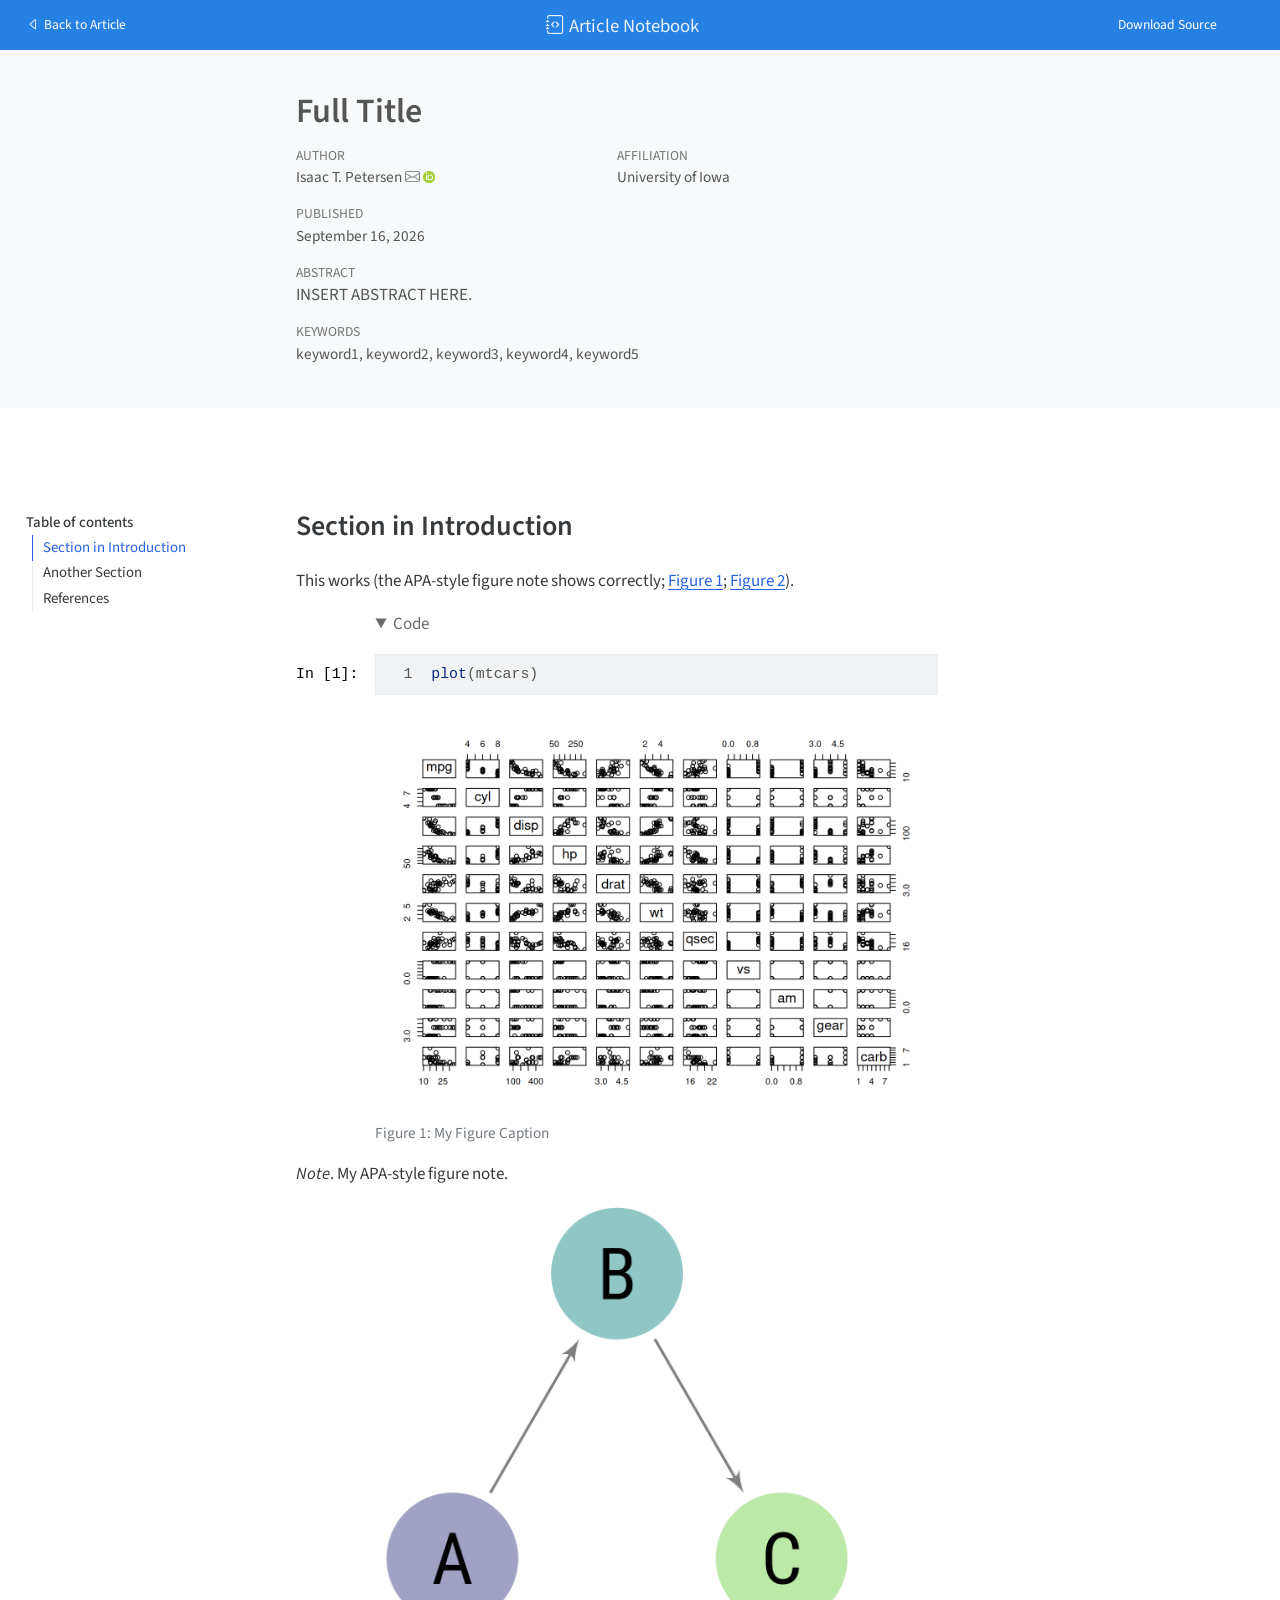
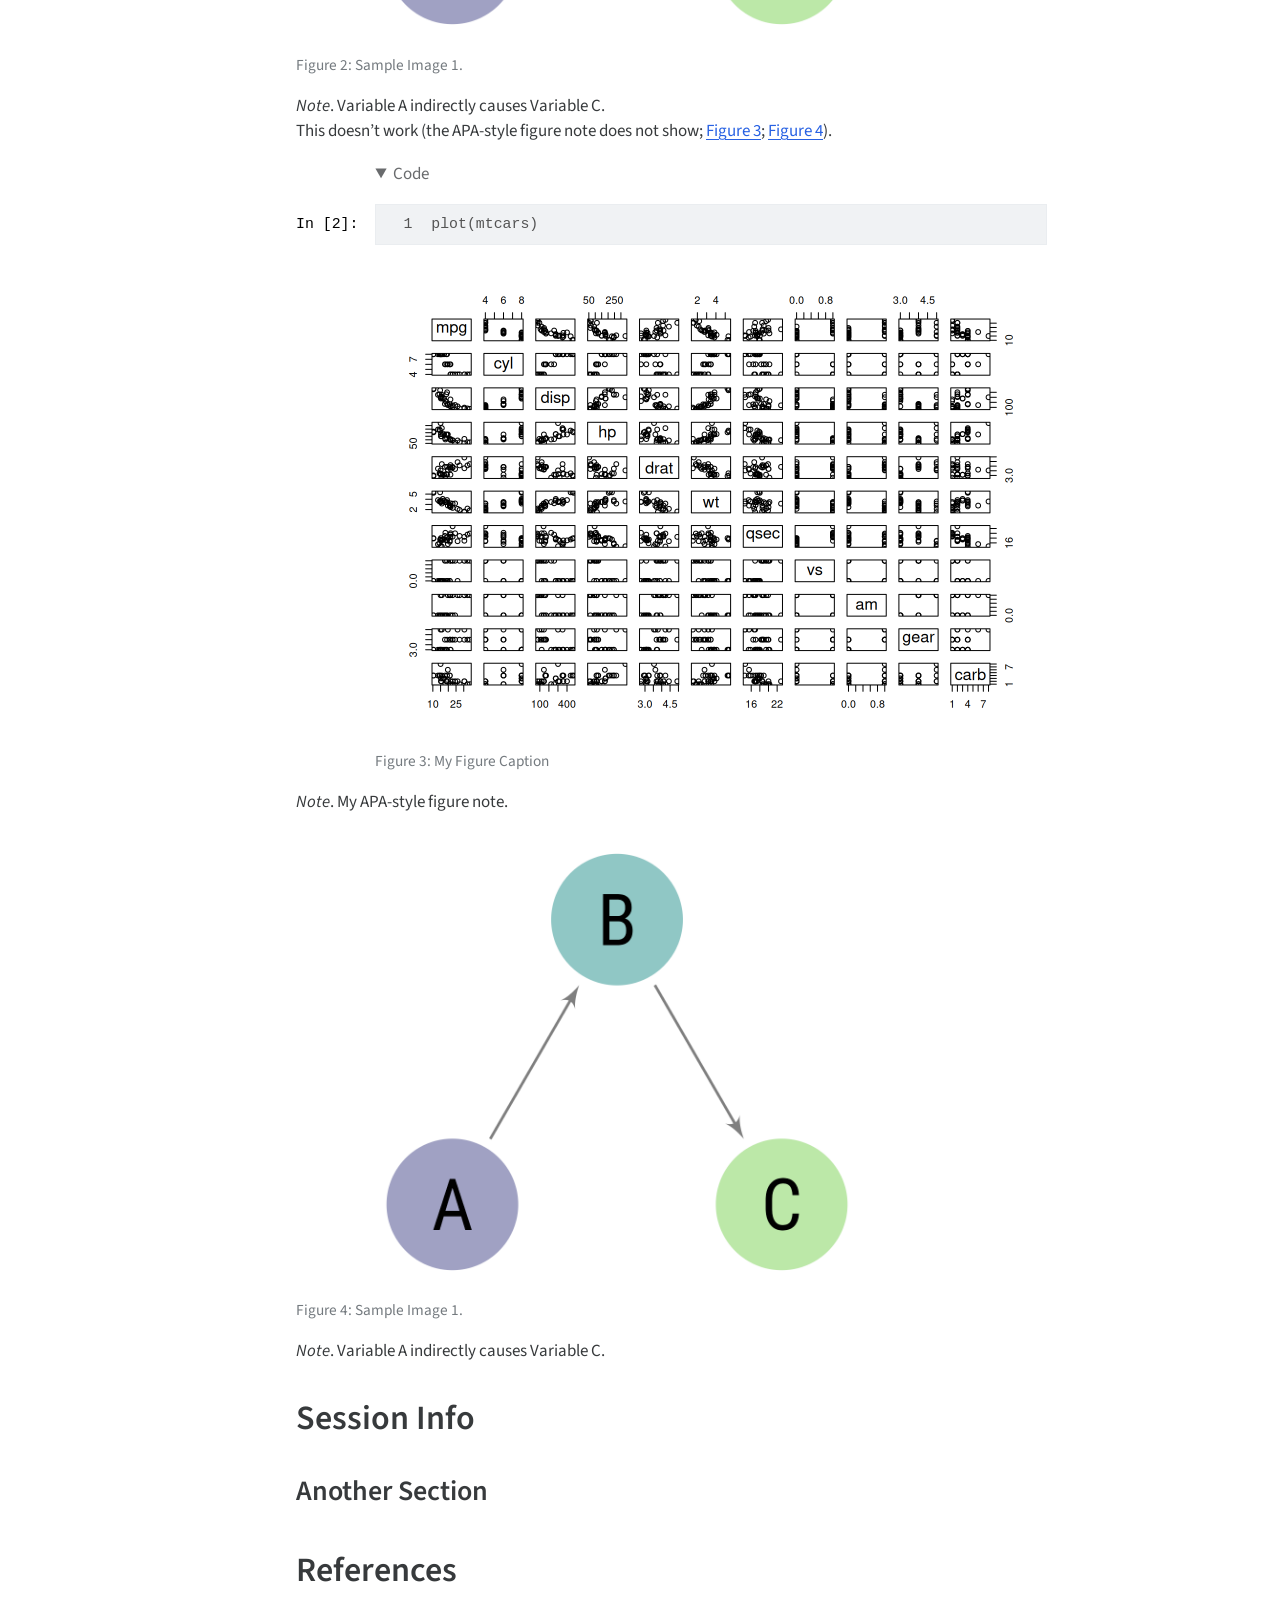
==== commit 45d75375: "Built site for gh-pages" ====
--- a/index-preview.html
+++ b/index-preview.html
@@ -284,32 +284,16 @@
 <div id="quarto-margin-sidebar" class="sidebar margin-sidebar zindex-bottom">
 </div>
 <main class="content quarto-banner-title-block" id="quarto-document-content"><!-- The introduction should not have a level-1 heading such as Introduction. --><section id="section-in-introduction" class="level2"><h2 class="anchored" data-anchor-id="section-in-introduction">Section in Introduction</h2>
-<p>This doesn’t work (the APA-style figure note does not show; <a href="#fig-mtcars" class="quarto-xref">Figure&nbsp;1</a>).</p>
-<div class="quarto-embed-nb-cell" data-notebook="/home/runner/work/apaquartoReprex/apaquartoReprex/notebooks/analyses.qmd" data-notebook-title="Analyses" data-notebook-cellid="cell-fig-mtcars">
-<div class="cell-container code-fold"><div class="cell-decorator"><pre>In [1]:</pre></div><div id="cell-fig-mtcars" class="cell" data-apa-note="My APA-style figure note." data-apa-note-written="true">
-<details open="" class="code-fold"><summary>Code</summary><div class="code-copy-outer-scaffold"><div class="sourceCode cell-code" id="cb1"><pre class="sourceCode numberSource python number-lines code-with-copy"><code class="sourceCode python"><span id="cb1-1"><a href="#cb1-1" aria-label="1"></a>plot(mtcars)</span></code></pre></div><button title="Copy to Clipboard" class="code-copy-button"><i class="bi"></i></button></div>
-</details><div class="cell-output cell-output-display">
-<div id="fig-mtcars" class="quarto-float quarto-figure quarto-figure-center anchored">
-<figure class="quarto-float quarto-float-fig figure"><div aria-describedby="fig-mtcars-caption-0ceaefa1-69ba-4598-a22c-09a6ac19f8ca" class="">
-<a href="index_files/figure-html/notebooks-analyses-fig-mtcars-output-1.png" class="lightbox" data-gallery="quarto-lightbox-gallery-1" title="Figure&nbsp;1: My Figure Caption"><img src="index_files/figure-html/notebooks-analyses-fig-mtcars-output-1.png" width="672" height="480" class="figure-img"></a>
-</div>
-<figcaption class="quarto-float-caption-bottom quarto-float-caption quarto-float-fig" id="fig-mtcars-caption-0ceaefa1-69ba-4598-a22c-09a6ac19f8ca">
-Figure&nbsp;1: My Figure Caption
-</figcaption></figure>
-</div>
-</div>
-</div></div>
-</div>
-<p>This works (the APA-style figure note shows correctly; <a href="#fig-mtcars2" class="quarto-xref">Figure&nbsp;2</a>).</p>
-<div class="cell-container code-fold"><div class="cell-decorator"><pre>In [2]:</pre></div><div id="cell-fig-mtcars2" class="cell" data-apa-note="My APA-style figure note." data-apa-note-written="true">
-<details open="" class="code-fold"><summary>Code</summary><div class="code-copy-outer-scaffold"><div class="sourceCode cell-code" id="cb2"><pre class="sourceCode numberSource r number-lines code-with-copy"><code class="sourceCode r"><span id="cb2-1"><a href="#cb2-1" aria-label="1"></a><span class="fu">plot</span>(mtcars)</span></code></pre></div><button title="Copy to Clipboard" class="code-copy-button"><i class="bi"></i></button></div>
+<p>This works (the APA-style figure note shows correctly; <a href="#fig-mtcars2" class="quarto-xref">Figure&nbsp;1</a>; <a href="#fig-example1" class="quarto-xref">Figure&nbsp;2</a>).</p>
+<div class="cell-container code-fold"><div class="cell-decorator"><pre>In [1]:</pre></div><div id="cell-fig-mtcars2" class="cell" data-apa-note="My APA-style figure note." data-apa-note-written="true">
+<details open="" class="code-fold"><summary>Code</summary><div class="code-copy-outer-scaffold"><div class="sourceCode cell-code" id="cb1"><pre class="sourceCode numberSource r number-lines code-with-copy"><code class="sourceCode r"><span id="cb1-1"><a href="#cb1-1" aria-label="1"></a><span class="fu">plot</span>(mtcars)</span></code></pre></div><button title="Copy to Clipboard" class="code-copy-button"><i class="bi"></i></button></div>
 </details><div class="cell-output-display">
 <div id="fig-mtcars2" class="quarto-float quarto-figure quarto-figure-center anchored">
 <figure class="quarto-float quarto-float-fig figure"><div aria-describedby="fig-mtcars2-caption-0ceaefa1-69ba-4598-a22c-09a6ac19f8ca" class="">
-<a href="index_files/figure-html/fig-mtcars2-1.png" class="lightbox" data-gallery="quarto-lightbox-gallery-2" title="Figure&nbsp;2: My Figure Caption"><img src="index_files/figure-html/fig-mtcars2-1.png" class="img-fluid figure-img" width="672"></a>
+<a href="index_files/figure-html/fig-mtcars2-1.png" class="lightbox" data-gallery="quarto-lightbox-gallery-1" title="Figure&nbsp;1: My Figure Caption"><img src="index_files/figure-html/fig-mtcars2-1.png" class="img-fluid figure-img" width="672"></a>
 </div>
 <figcaption class="quarto-float-caption-bottom quarto-float-caption quarto-float-fig" id="fig-mtcars2-caption-0ceaefa1-69ba-4598-a22c-09a6ac19f8ca">
-Figure&nbsp;2: My Figure Caption
+Figure&nbsp;1: My Figure Caption
 </figcaption></figure>
 </div>
 </div>
@@ -318,6 +302,53 @@
 <div class="FigureNote NoIndent" data-custom-style="FigureNote">
 <em>Note</em>. My&nbsp;APA-style figure note.
 </div>
+</div>
+<div id="fig-example1" class="quarto-float quarto-figure quarto-figure-center anchored" data-apa-note="Variable A indirectly causes Variable C." alt="Insert description here." data-apa-note-written="true">
+<figure class="quarto-float quarto-float-fig figure"><div aria-describedby="fig-example1-caption-0ceaefa1-69ba-4598-a22c-09a6ac19f8ca">
+<a href="Figures/sampleImage1.png" class="lightbox" data-gallery="quarto-lightbox-gallery-2" title="Figure&nbsp;2: Sample Image 1."><img src="Figures/sampleImage1.png" class="img-fluid figure-img" data-apa-note="Variable A indirectly causes Variable C." alt="Insert description here."></a>
+</div>
+<figcaption class="quarto-float-caption-bottom quarto-float-caption quarto-float-fig" id="fig-example1-caption-0ceaefa1-69ba-4598-a22c-09a6ac19f8ca">
+Figure&nbsp;2: Sample Image 1.
+</figcaption></figure>
+</div>
+<div>
+<div class="FigureNote NoIndent" data-custom-style="FigureNote">
+<em>Note</em>. Variable&nbsp;A indirectly causes Variable C.
+</div>
+</div>
+<p>This doesn’t work (the APA-style figure note does not show; <a href="#fig-mtcars" class="quarto-xref">Figure&nbsp;3</a>; <a href="#fig-example2" class="quarto-xref">Figure&nbsp;4</a>).</p>
+<div class="quarto-embed-nb-cell" data-notebook="/home/runner/work/apaquartoReprex/apaquartoReprex/notebooks/analyses.qmd" data-notebook-title="Analyses" data-notebook-cellid="cell-fig-mtcars">
+<div class="cell-container code-fold"><div class="cell-decorator"><pre>In [2]:</pre></div><div id="cell-fig-mtcars" class="cell" data-apa-note="My APA-style figure note." data-apa-note-written="true">
+<details open="" class="code-fold"><summary>Code</summary><div class="code-copy-outer-scaffold"><div class="sourceCode cell-code" id="cb2"><pre class="sourceCode numberSource python number-lines code-with-copy"><code class="sourceCode python"><span id="cb2-1"><a href="#cb2-1" aria-label="1"></a>plot(mtcars)</span></code></pre></div><button title="Copy to Clipboard" class="code-copy-button"><i class="bi"></i></button></div>
+</details><div class="cell-output cell-output-display">
+<div id="fig-mtcars" class="quarto-float quarto-figure quarto-figure-center anchored">
+<figure class="quarto-float quarto-float-fig figure"><div aria-describedby="fig-mtcars-caption-0ceaefa1-69ba-4598-a22c-09a6ac19f8ca" class="">
+<a href="index_files/figure-html/notebooks-analyses-fig-mtcars-output-1.png" class="lightbox" data-gallery="quarto-lightbox-gallery-3" title="Figure&nbsp;3: My Figure Caption"><img src="index_files/figure-html/notebooks-analyses-fig-mtcars-output-1.png" width="672" height="480" class="figure-img"></a>
+</div>
+<figcaption class="quarto-float-caption-bottom quarto-float-caption quarto-float-fig" id="fig-mtcars-caption-0ceaefa1-69ba-4598-a22c-09a6ac19f8ca">
+Figure&nbsp;3: My Figure Caption
+</figcaption></figure>
+</div>
+</div>
+</div></div>
+</div>
+<div class="quarto-embed-nb-cell" data-notebook="/home/runner/work/apaquartoReprex/apaquartoReprex/notebooks/analyses.qmd" data-notebook-title="Analyses" data-notebook-cellid="9e78b4cc-36ca-42a2-a053-d80fd7525c8f">
+<p><em>Note</em>. My&nbsp;APA-style figure note.</p>
+<div id="fig-example2" class="quarto-float quarto-figure quarto-figure-center anchored" data-apa-note="Variable A indirectly causes Variable C." alt="Insert description here." data-apa-note-written="true">
+<figure class="quarto-float quarto-float-fig figure"><div aria-describedby="fig-example2-caption-0ceaefa1-69ba-4598-a22c-09a6ac19f8ca">
+<a href="index_files/figure-html/9e78b4cc-36ca-42a2-a053-d80fd7525c8f-1-../Figures/sampleImage1.png" class="lightbox" data-gallery="quarto-lightbox-gallery-4" title="Figure&nbsp;4: Sample Image 1."><img src="index_files/figure-html/9e78b4cc-36ca-42a2-a053-d80fd7525c8f-1-../Figures/sampleImage1.png" class="img-fluid figure-img" data-apa-note="Variable A indirectly causes Variable C." alt="Insert description here."></a>
+</div>
+<figcaption class="quarto-float-caption-bottom quarto-float-caption quarto-float-fig" id="fig-example2-caption-0ceaefa1-69ba-4598-a22c-09a6ac19f8ca">
+Figure&nbsp;4: Sample Image 1.
+</figcaption></figure>
+</div>
+<div>
+<div class="FigureNote NoIndent" data-custom-style="FigureNote">
+<em>Note</em>. Variable&nbsp;A indirectly causes Variable C.
+</div>
+</div>
+<section id="session-info" class="level1"><h1>Session Info</h1>
+</section>
 </div>
 </section><section id="another-section" class="level2"><h2 class="anchored" data-anchor-id="another-section">Another Section</h2>
 </section><section id="references" class="level1"><h1>References</h1>
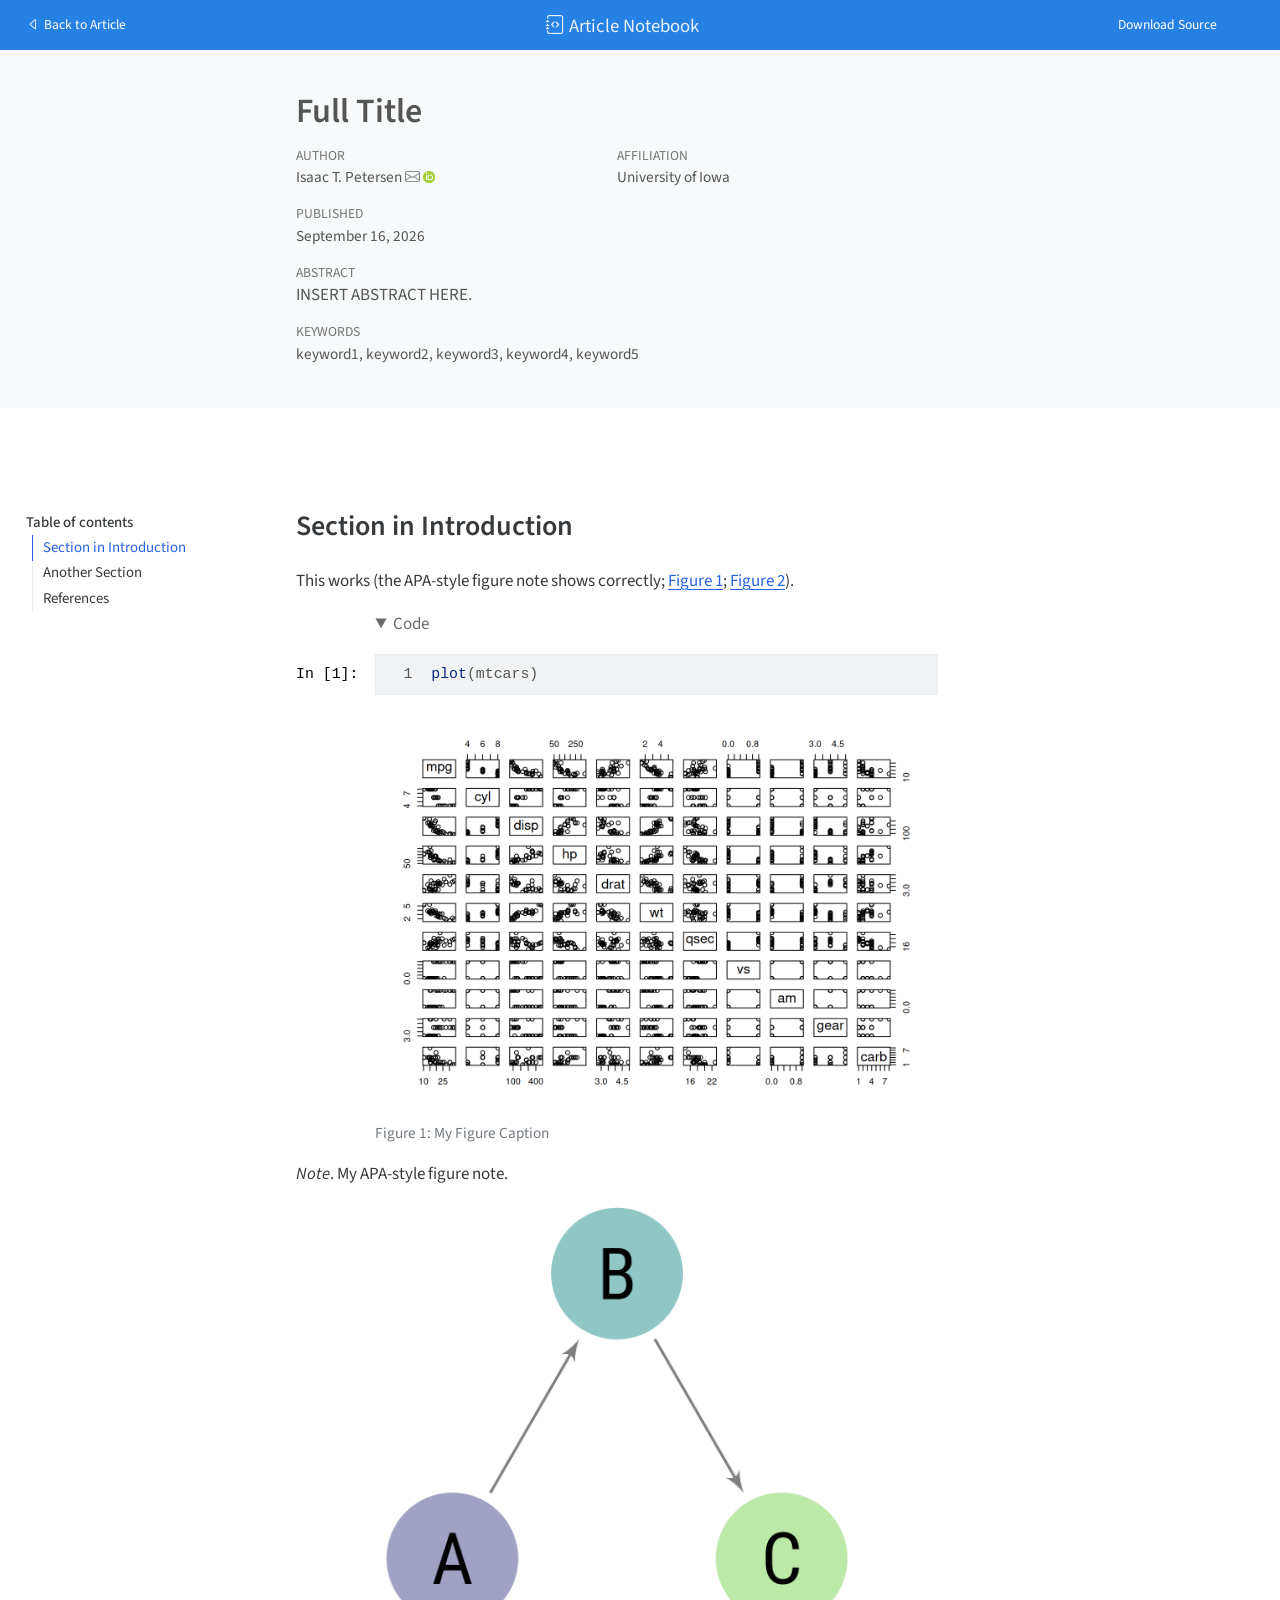
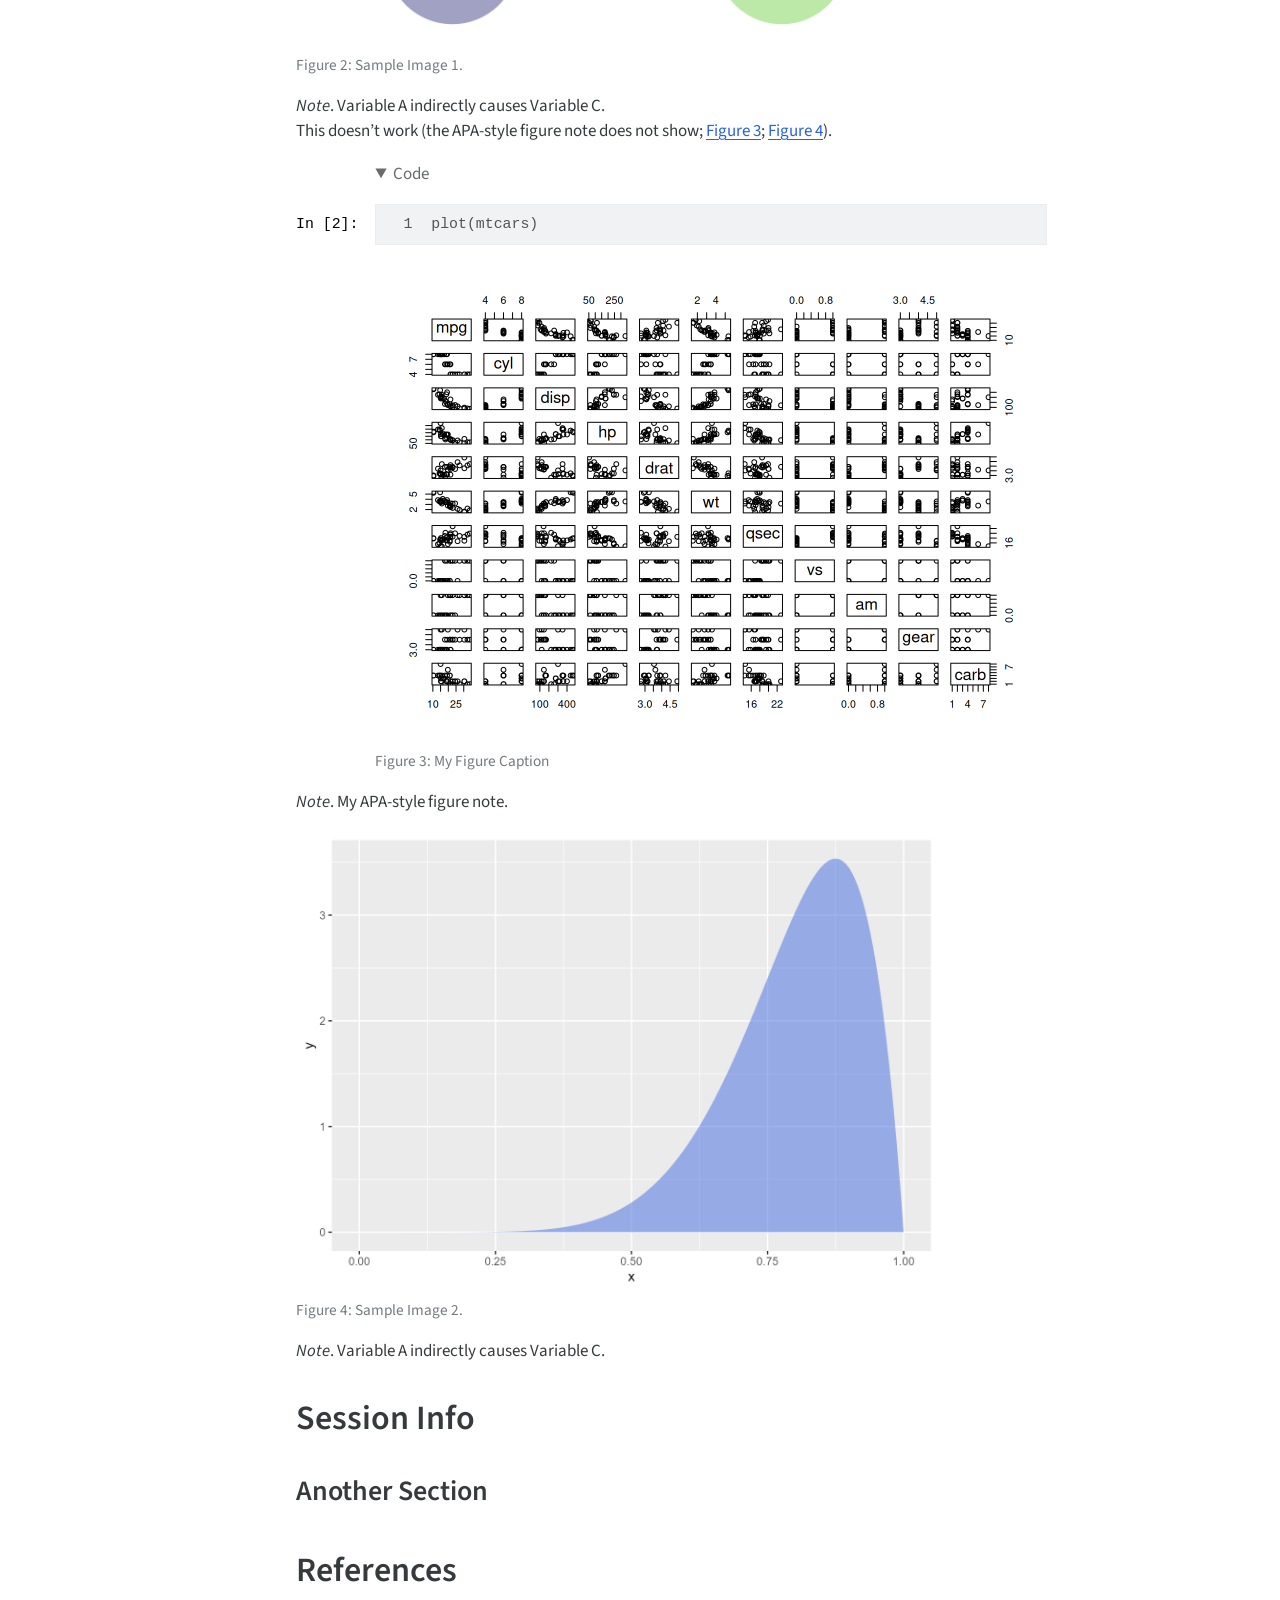
==== commit 9fb1a78f: "Built site for gh-pages" ====
--- a/index-preview.html
+++ b/index-preview.html
@@ -284,15 +284,15 @@
 <div id="quarto-margin-sidebar" class="sidebar margin-sidebar zindex-bottom">
 </div>
 <main class="content quarto-banner-title-block" id="quarto-document-content"><!-- The introduction should not have a level-1 heading such as Introduction. --><section id="section-in-introduction" class="level2"><h2 class="anchored" data-anchor-id="section-in-introduction">Section in Introduction</h2>
-<p>This works (the APA-style figure note shows correctly; <a href="#fig-mtcars2" class="quarto-xref">Figure&nbsp;1</a>; <a href="#fig-example1" class="quarto-xref">Figure&nbsp;2</a>).</p>
-<div class="cell-container code-fold"><div class="cell-decorator"><pre>In [1]:</pre></div><div id="cell-fig-mtcars2" class="cell" data-apa-note="My APA-style figure note." data-apa-note-written="true">
+<p>This works (the APA-style figure note shows correctly; <a href="#fig-mtcars" class="quarto-xref">Figure&nbsp;1</a>; <a href="#fig-example1" class="quarto-xref">Figure&nbsp;2</a>).</p>
+<div class="cell-container code-fold"><div class="cell-decorator"><pre>In [1]:</pre></div><div id="cell-fig-mtcars" class="cell" data-apa-note="My APA-style figure note." data-apa-note-written="true">
 <details open="" class="code-fold"><summary>Code</summary><div class="code-copy-outer-scaffold"><div class="sourceCode cell-code" id="cb1"><pre class="sourceCode numberSource r number-lines code-with-copy"><code class="sourceCode r"><span id="cb1-1"><a href="#cb1-1" aria-label="1"></a><span class="fu">plot</span>(mtcars)</span></code></pre></div><button title="Copy to Clipboard" class="code-copy-button"><i class="bi"></i></button></div>
 </details><div class="cell-output-display">
-<div id="fig-mtcars2" class="quarto-float quarto-figure quarto-figure-center anchored">
-<figure class="quarto-float quarto-float-fig figure"><div aria-describedby="fig-mtcars2-caption-0ceaefa1-69ba-4598-a22c-09a6ac19f8ca" class="">
-<a href="index_files/figure-html/fig-mtcars2-1.png" class="lightbox" data-gallery="quarto-lightbox-gallery-1" title="Figure&nbsp;1: My Figure Caption"><img src="index_files/figure-html/fig-mtcars2-1.png" class="img-fluid figure-img" width="672"></a>
-</div>
-<figcaption class="quarto-float-caption-bottom quarto-float-caption quarto-float-fig" id="fig-mtcars2-caption-0ceaefa1-69ba-4598-a22c-09a6ac19f8ca">
+<div id="fig-mtcars" class="quarto-float quarto-figure quarto-figure-center anchored">
+<figure class="quarto-float quarto-float-fig figure"><div aria-describedby="fig-mtcars-caption-0ceaefa1-69ba-4598-a22c-09a6ac19f8ca" class="">
+<a href="index_files/figure-html/fig-mtcars-1.png" class="lightbox" data-gallery="quarto-lightbox-gallery-1" title="Figure&nbsp;1: My Figure Caption"><img src="index_files/figure-html/fig-mtcars-1.png" class="img-fluid figure-img" width="672"></a>
+</div>
+<figcaption class="quarto-float-caption-bottom quarto-float-caption quarto-float-fig" id="fig-mtcars-caption-0ceaefa1-69ba-4598-a22c-09a6ac19f8ca">
 Figure&nbsp;1: My Figure Caption
 </figcaption></figure>
 </div>
@@ -303,7 +303,7 @@
 <em>Note</em>. My&nbsp;APA-style figure note.
 </div>
 </div>
-<div id="fig-example1" class="quarto-float quarto-figure quarto-figure-center anchored" data-apa-note="Variable A indirectly causes Variable C." alt="Insert description here." data-apa-note-written="true">
+<div id="fig-example1" class="quarto-float quarto-figure quarto-figure-center anchored" alt="Insert description here." data-apa-note="Variable A indirectly causes Variable C." data-apa-note-written="true">
 <figure class="quarto-float quarto-float-fig figure"><div aria-describedby="fig-example1-caption-0ceaefa1-69ba-4598-a22c-09a6ac19f8ca">
 <a href="Figures/sampleImage1.png" class="lightbox" data-gallery="quarto-lightbox-gallery-2" title="Figure&nbsp;2: Sample Image 1."><img src="Figures/sampleImage1.png" class="img-fluid figure-img" data-apa-note="Variable A indirectly causes Variable C." alt="Insert description here."></a>
 </div>
@@ -316,30 +316,30 @@
 <em>Note</em>. Variable&nbsp;A indirectly causes Variable C.
 </div>
 </div>
-<p>This doesn’t work (the APA-style figure note does not show; <a href="#fig-mtcars" class="quarto-xref">Figure&nbsp;3</a>; <a href="#fig-example2" class="quarto-xref">Figure&nbsp;4</a>).</p>
-<div class="quarto-embed-nb-cell" data-notebook="/home/runner/work/apaquartoReprex/apaquartoReprex/notebooks/analyses.qmd" data-notebook-title="Analyses" data-notebook-cellid="cell-fig-mtcars">
-<div class="cell-container code-fold"><div class="cell-decorator"><pre>In [2]:</pre></div><div id="cell-fig-mtcars" class="cell" data-apa-note="My APA-style figure note." data-apa-note-written="true">
+<p>This doesn’t work (the APA-style figure note does not show; <a href="#fig-mtcars2" class="quarto-xref">Figure&nbsp;3</a>; <a href="#fig-example2" class="quarto-xref">Figure&nbsp;4</a>).</p>
+<div class="quarto-embed-nb-cell" data-notebook="/home/runner/work/apaquartoReprex/apaquartoReprex/notebooks/analyses.qmd" data-notebook-title="Analyses" data-notebook-cellid="cell-fig-mtcars2">
+<div class="cell-container code-fold"><div class="cell-decorator"><pre>In [2]:</pre></div><div id="cell-fig-mtcars2" class="cell" data-apa-note="My APA-style figure note." data-apa-note-written="true">
 <details open="" class="code-fold"><summary>Code</summary><div class="code-copy-outer-scaffold"><div class="sourceCode cell-code" id="cb2"><pre class="sourceCode numberSource python number-lines code-with-copy"><code class="sourceCode python"><span id="cb2-1"><a href="#cb2-1" aria-label="1"></a>plot(mtcars)</span></code></pre></div><button title="Copy to Clipboard" class="code-copy-button"><i class="bi"></i></button></div>
 </details><div class="cell-output cell-output-display">
-<div id="fig-mtcars" class="quarto-float quarto-figure quarto-figure-center anchored">
-<figure class="quarto-float quarto-float-fig figure"><div aria-describedby="fig-mtcars-caption-0ceaefa1-69ba-4598-a22c-09a6ac19f8ca" class="">
-<a href="index_files/figure-html/notebooks-analyses-fig-mtcars-output-1.png" class="lightbox" data-gallery="quarto-lightbox-gallery-3" title="Figure&nbsp;3: My Figure Caption"><img src="index_files/figure-html/notebooks-analyses-fig-mtcars-output-1.png" width="672" height="480" class="figure-img"></a>
-</div>
-<figcaption class="quarto-float-caption-bottom quarto-float-caption quarto-float-fig" id="fig-mtcars-caption-0ceaefa1-69ba-4598-a22c-09a6ac19f8ca">
+<div id="fig-mtcars2" class="quarto-float quarto-figure quarto-figure-center anchored">
+<figure class="quarto-float quarto-float-fig figure"><div aria-describedby="fig-mtcars2-caption-0ceaefa1-69ba-4598-a22c-09a6ac19f8ca" class="">
+<a href="index_files/figure-html/notebooks-analyses-fig-mtcars2-output-1.png" class="lightbox" data-gallery="quarto-lightbox-gallery-3" title="Figure&nbsp;3: My Figure Caption"><img src="index_files/figure-html/notebooks-analyses-fig-mtcars2-output-1.png" width="672" height="480" class="figure-img"></a>
+</div>
+<figcaption class="quarto-float-caption-bottom quarto-float-caption quarto-float-fig" id="fig-mtcars2-caption-0ceaefa1-69ba-4598-a22c-09a6ac19f8ca">
 Figure&nbsp;3: My Figure Caption
 </figcaption></figure>
 </div>
 </div>
 </div></div>
 </div>
-<div class="quarto-embed-nb-cell" data-notebook="/home/runner/work/apaquartoReprex/apaquartoReprex/notebooks/analyses.qmd" data-notebook-title="Analyses" data-notebook-cellid="9e78b4cc-36ca-42a2-a053-d80fd7525c8f">
+<div class="quarto-embed-nb-cell" data-notebook="/home/runner/work/apaquartoReprex/apaquartoReprex/notebooks/analyses.qmd" data-notebook-title="Analyses" data-notebook-cellid="e888d4a3-d345-40fa-a780-a9823d3b5311">
 <p><em>Note</em>. My&nbsp;APA-style figure note.</p>
-<div id="fig-example2" class="quarto-float quarto-figure quarto-figure-center anchored" data-apa-note="Variable A indirectly causes Variable C." alt="Insert description here." data-apa-note-written="true">
+<div id="fig-example2" class="quarto-float quarto-figure quarto-figure-center anchored" alt="Insert description here." data-apa-note="Variable A indirectly causes Variable C." data-apa-note-written="true">
 <figure class="quarto-float quarto-float-fig figure"><div aria-describedby="fig-example2-caption-0ceaefa1-69ba-4598-a22c-09a6ac19f8ca">
-<a href="index_files/figure-html/9e78b4cc-36ca-42a2-a053-d80fd7525c8f-1-../Figures/sampleImage1.png" class="lightbox" data-gallery="quarto-lightbox-gallery-4" title="Figure&nbsp;4: Sample Image 1."><img src="index_files/figure-html/9e78b4cc-36ca-42a2-a053-d80fd7525c8f-1-../Figures/sampleImage1.png" class="img-fluid figure-img" data-apa-note="Variable A indirectly causes Variable C." alt="Insert description here."></a>
+<a href="index_files/figure-html/e888d4a3-d345-40fa-a780-a9823d3b5311-1-../Figures/sampleImage2.png" class="lightbox" data-gallery="quarto-lightbox-gallery-4" title="Figure&nbsp;4: Sample Image 2."><img src="index_files/figure-html/e888d4a3-d345-40fa-a780-a9823d3b5311-1-../Figures/sampleImage2.png" class="img-fluid figure-img" data-apa-note="Variable A indirectly causes Variable C." alt="Insert description here."></a>
 </div>
 <figcaption class="quarto-float-caption-bottom quarto-float-caption quarto-float-fig" id="fig-example2-caption-0ceaefa1-69ba-4598-a22c-09a6ac19f8ca">
-Figure&nbsp;4: Sample Image 1.
+Figure&nbsp;4: Sample Image 2.
 </figcaption></figure>
 </div>
 <div>
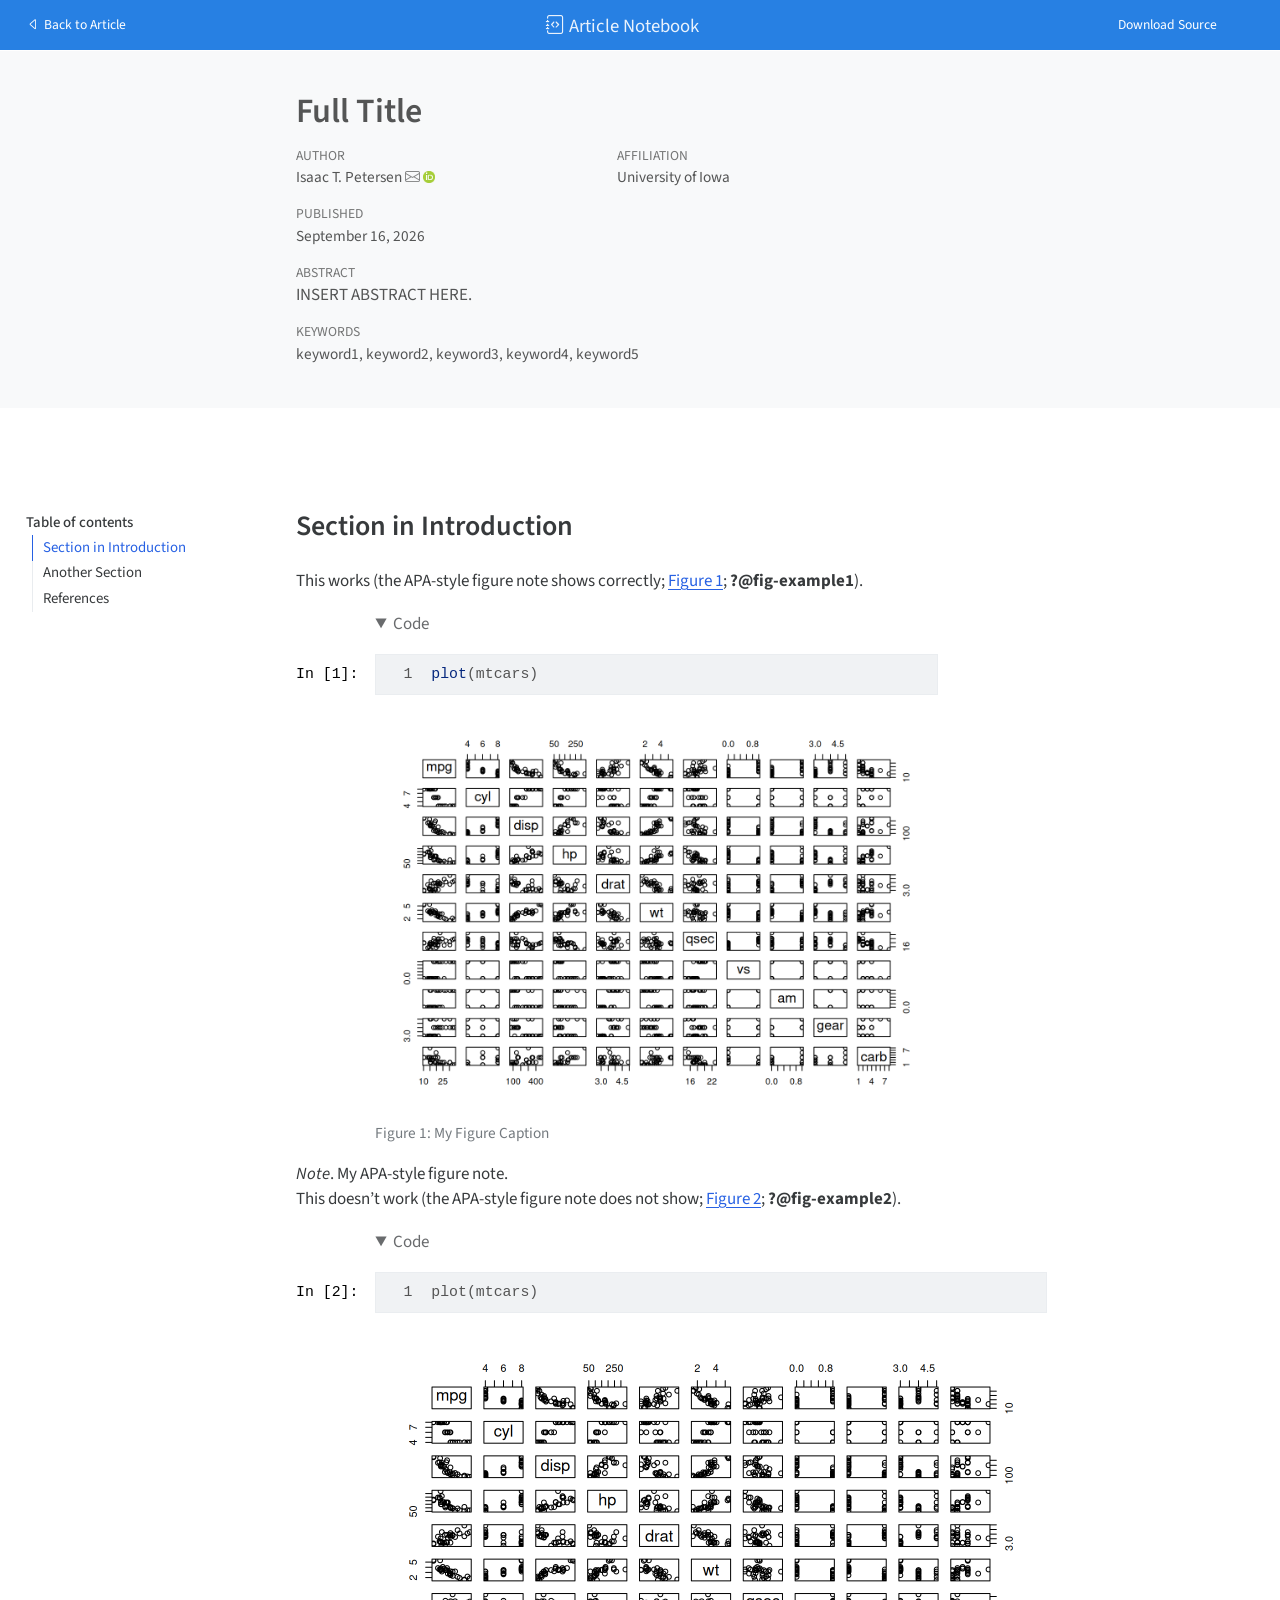
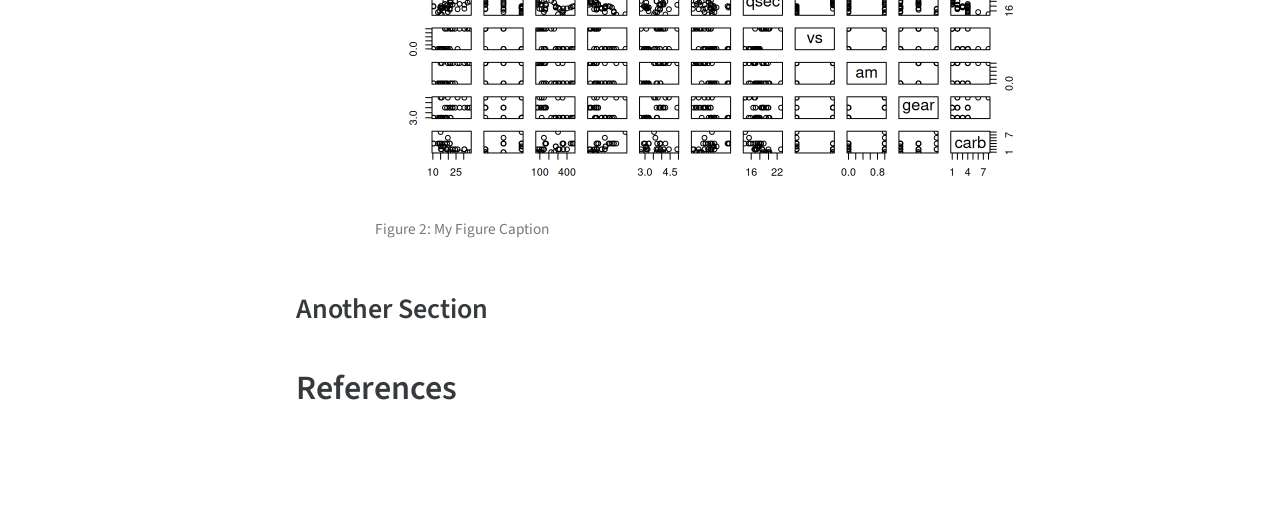
==== commit cf4cb5d7: "Built site for gh-pages" ====
--- a/index-preview.html
+++ b/index-preview.html
@@ -284,7 +284,7 @@
 <div id="quarto-margin-sidebar" class="sidebar margin-sidebar zindex-bottom">
 </div>
 <main class="content quarto-banner-title-block" id="quarto-document-content"><!-- The introduction should not have a level-1 heading such as Introduction. --><section id="section-in-introduction" class="level2"><h2 class="anchored" data-anchor-id="section-in-introduction">Section in Introduction</h2>
-<p>This works (the APA-style figure note shows correctly; <a href="#fig-mtcars" class="quarto-xref">Figure&nbsp;1</a>; <a href="#fig-example1" class="quarto-xref">Figure&nbsp;2</a>).</p>
+<p>This works (the APA-style figure note shows correctly; <a href="#fig-mtcars" class="quarto-xref">Figure&nbsp;1</a>; <strong>?@fig-example1</strong>).</p>
 <div class="cell-container code-fold"><div class="cell-decorator"><pre>In [1]:</pre></div><div id="cell-fig-mtcars" class="cell" data-apa-note="My APA-style figure note." data-apa-note-written="true">
 <details open="" class="code-fold"><summary>Code</summary><div class="code-copy-outer-scaffold"><div class="sourceCode cell-code" id="cb1"><pre class="sourceCode numberSource r number-lines code-with-copy"><code class="sourceCode r"><span id="cb1-1"><a href="#cb1-1" aria-label="1"></a><span class="fu">plot</span>(mtcars)</span></code></pre></div><button title="Copy to Clipboard" class="code-copy-button"><i class="bi"></i></button></div>
 </details><div class="cell-output-display">
@@ -303,53 +303,30 @@
 <em>Note</em>. My&nbsp;APA-style figure note.
 </div>
 </div>
-<div id="fig-example1" class="quarto-float quarto-figure quarto-figure-center anchored" alt="Insert description here." data-apa-note="Variable A indirectly causes Variable C." data-apa-note-written="true">
-<figure class="quarto-float quarto-float-fig figure"><div aria-describedby="fig-example1-caption-0ceaefa1-69ba-4598-a22c-09a6ac19f8ca">
-<a href="Figures/sampleImage1.png" class="lightbox" data-gallery="quarto-lightbox-gallery-2" title="Figure&nbsp;2: Sample Image 1."><img src="Figures/sampleImage1.png" class="img-fluid figure-img" data-apa-note="Variable A indirectly causes Variable C." alt="Insert description here."></a>
-</div>
-<figcaption class="quarto-float-caption-bottom quarto-float-caption quarto-float-fig" id="fig-example1-caption-0ceaefa1-69ba-4598-a22c-09a6ac19f8ca">
-Figure&nbsp;2: Sample Image 1.
-</figcaption></figure>
-</div>
-<div>
-<div class="FigureNote NoIndent" data-custom-style="FigureNote">
-<em>Note</em>. Variable&nbsp;A indirectly causes Variable C.
-</div>
-</div>
-<p>This doesn’t work (the APA-style figure note does not show; <a href="#fig-mtcars2" class="quarto-xref">Figure&nbsp;3</a>; <a href="#fig-example2" class="quarto-xref">Figure&nbsp;4</a>).</p>
+<!-- 
+![Sample Image 1.](Figures/sampleImage1.png){
+  #fig-example1
+  fig-alt="Insert description here."
+  apa-note="Variable A indirectly causes Variable C."
+  }
+-->
+<p>This doesn’t work (the APA-style figure note does not show; <a href="#fig-mtcars2" class="quarto-xref">Figure&nbsp;2</a>; <strong>?@fig-example2</strong>).</p>
 <div class="quarto-embed-nb-cell" data-notebook="/home/runner/work/apaquartoReprex/apaquartoReprex/notebooks/analyses.qmd" data-notebook-title="Analyses" data-notebook-cellid="cell-fig-mtcars2">
 <div class="cell-container code-fold"><div class="cell-decorator"><pre>In [2]:</pre></div><div id="cell-fig-mtcars2" class="cell" data-apa-note="My APA-style figure note." data-apa-note-written="true">
 <details open="" class="code-fold"><summary>Code</summary><div class="code-copy-outer-scaffold"><div class="sourceCode cell-code" id="cb2"><pre class="sourceCode numberSource python number-lines code-with-copy"><code class="sourceCode python"><span id="cb2-1"><a href="#cb2-1" aria-label="1"></a>plot(mtcars)</span></code></pre></div><button title="Copy to Clipboard" class="code-copy-button"><i class="bi"></i></button></div>
 </details><div class="cell-output cell-output-display">
 <div id="fig-mtcars2" class="quarto-float quarto-figure quarto-figure-center anchored">
 <figure class="quarto-float quarto-float-fig figure"><div aria-describedby="fig-mtcars2-caption-0ceaefa1-69ba-4598-a22c-09a6ac19f8ca" class="">
-<a href="index_files/figure-html/notebooks-analyses-fig-mtcars2-output-1.png" class="lightbox" data-gallery="quarto-lightbox-gallery-3" title="Figure&nbsp;3: My Figure Caption"><img src="index_files/figure-html/notebooks-analyses-fig-mtcars2-output-1.png" width="672" height="480" class="figure-img"></a>
+<a href="index_files/figure-html/notebooks-analyses-fig-mtcars2-output-1.png" class="lightbox" data-gallery="quarto-lightbox-gallery-2" title="Figure&nbsp;2: My Figure Caption"><img src="index_files/figure-html/notebooks-analyses-fig-mtcars2-output-1.png" width="672" height="480" class="figure-img"></a>
 </div>
 <figcaption class="quarto-float-caption-bottom quarto-float-caption quarto-float-fig" id="fig-mtcars2-caption-0ceaefa1-69ba-4598-a22c-09a6ac19f8ca">
-Figure&nbsp;3: My Figure Caption
+Figure&nbsp;2: My Figure Caption
 </figcaption></figure>
 </div>
 </div>
 </div></div>
 </div>
-<div class="quarto-embed-nb-cell" data-notebook="/home/runner/work/apaquartoReprex/apaquartoReprex/notebooks/analyses.qmd" data-notebook-title="Analyses" data-notebook-cellid="e888d4a3-d345-40fa-a780-a9823d3b5311">
-<p><em>Note</em>. My&nbsp;APA-style figure note.</p>
-<div id="fig-example2" class="quarto-float quarto-figure quarto-figure-center anchored" alt="Insert description here." data-apa-note="Variable A indirectly causes Variable C." data-apa-note-written="true">
-<figure class="quarto-float quarto-float-fig figure"><div aria-describedby="fig-example2-caption-0ceaefa1-69ba-4598-a22c-09a6ac19f8ca">
-<a href="index_files/figure-html/e888d4a3-d345-40fa-a780-a9823d3b5311-1-../Figures/sampleImage2.png" class="lightbox" data-gallery="quarto-lightbox-gallery-4" title="Figure&nbsp;4: Sample Image 2."><img src="index_files/figure-html/e888d4a3-d345-40fa-a780-a9823d3b5311-1-../Figures/sampleImage2.png" class="img-fluid figure-img" data-apa-note="Variable A indirectly causes Variable C." alt="Insert description here."></a>
-</div>
-<figcaption class="quarto-float-caption-bottom quarto-float-caption quarto-float-fig" id="fig-example2-caption-0ceaefa1-69ba-4598-a22c-09a6ac19f8ca">
-Figure&nbsp;4: Sample Image 2.
-</figcaption></figure>
-</div>
-<div>
-<div class="FigureNote NoIndent" data-custom-style="FigureNote">
-<em>Note</em>. Variable&nbsp;A indirectly causes Variable C.
-</div>
-</div>
-<section id="session-info" class="level1"><h1>Session Info</h1>
-</section>
-</div>
+<!-- {{< embed notebooks/analyses.qmd#fig-example2 >}} -->
 </section><section id="another-section" class="level2"><h2 class="anchored" data-anchor-id="another-section">Another Section</h2>
 </section><section id="references" class="level1"><h1>References</h1>
 <!-- References will auto-populate in the refs div below -->
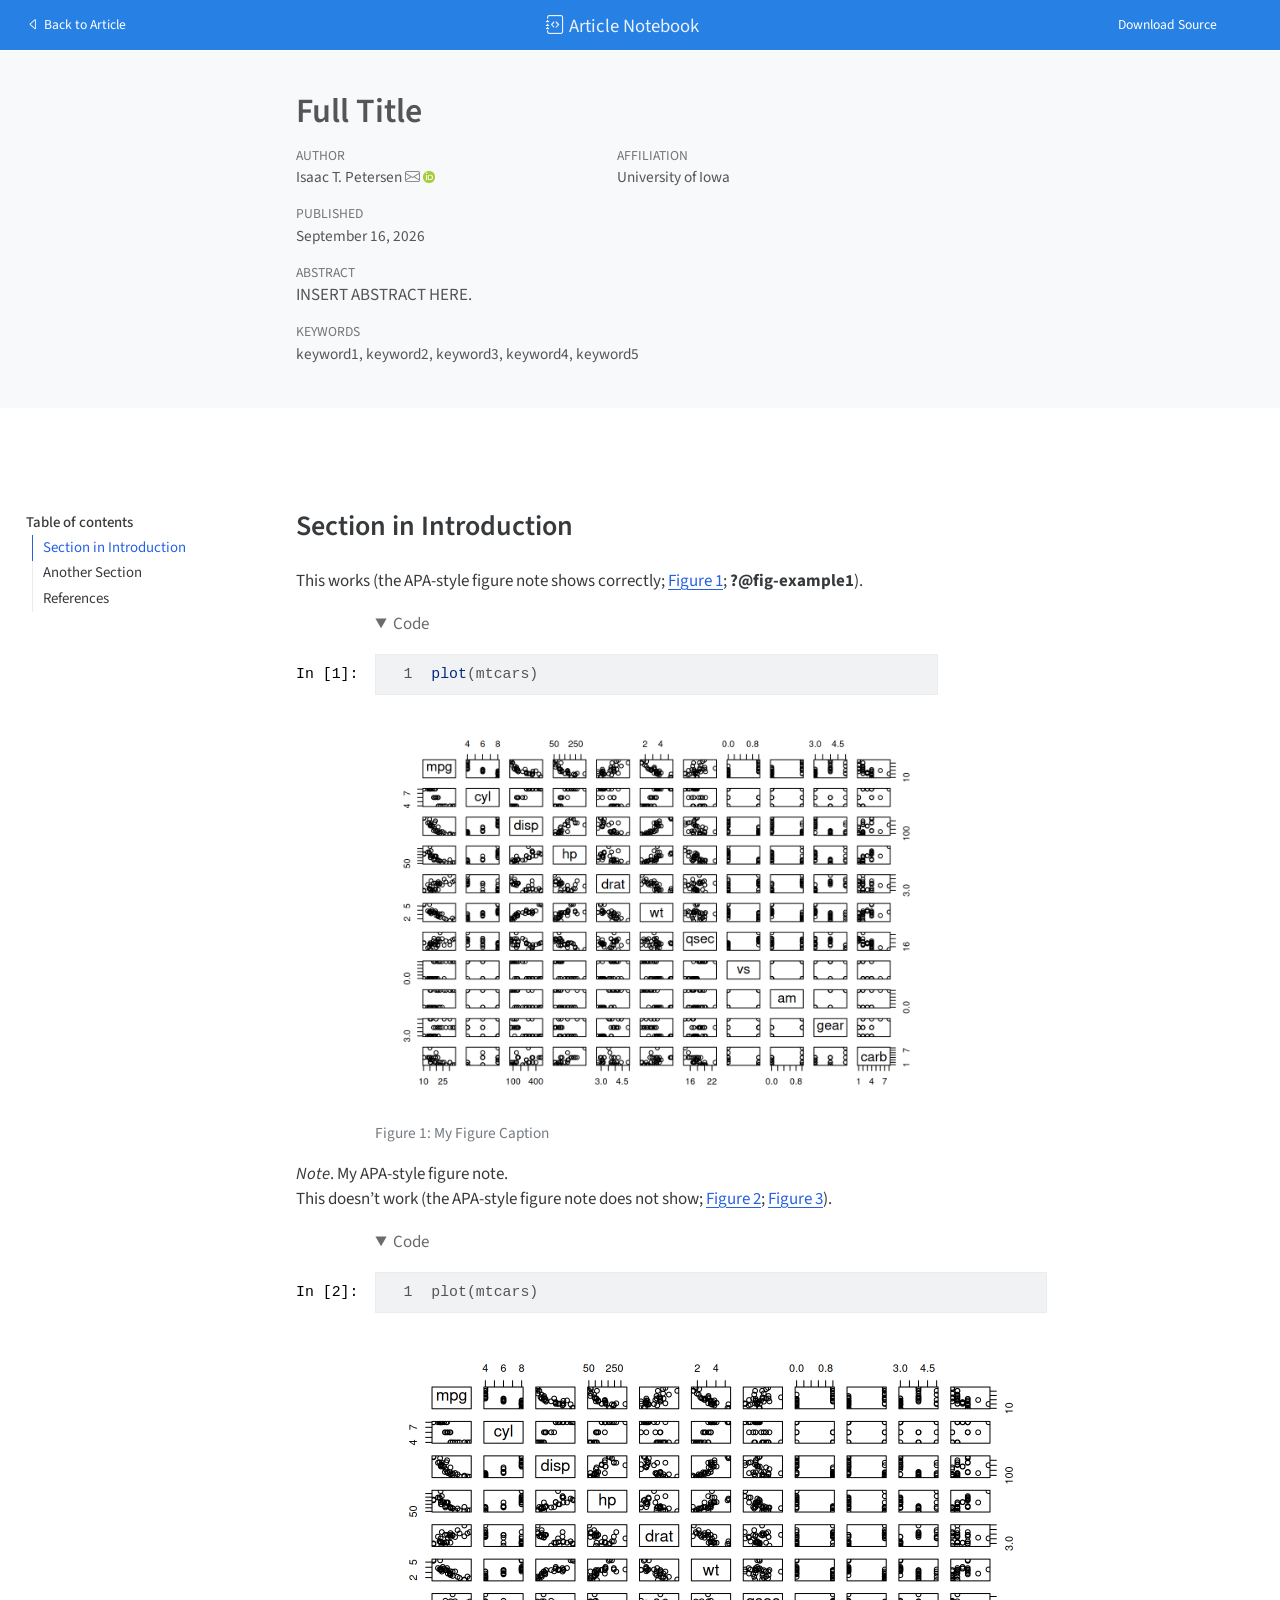
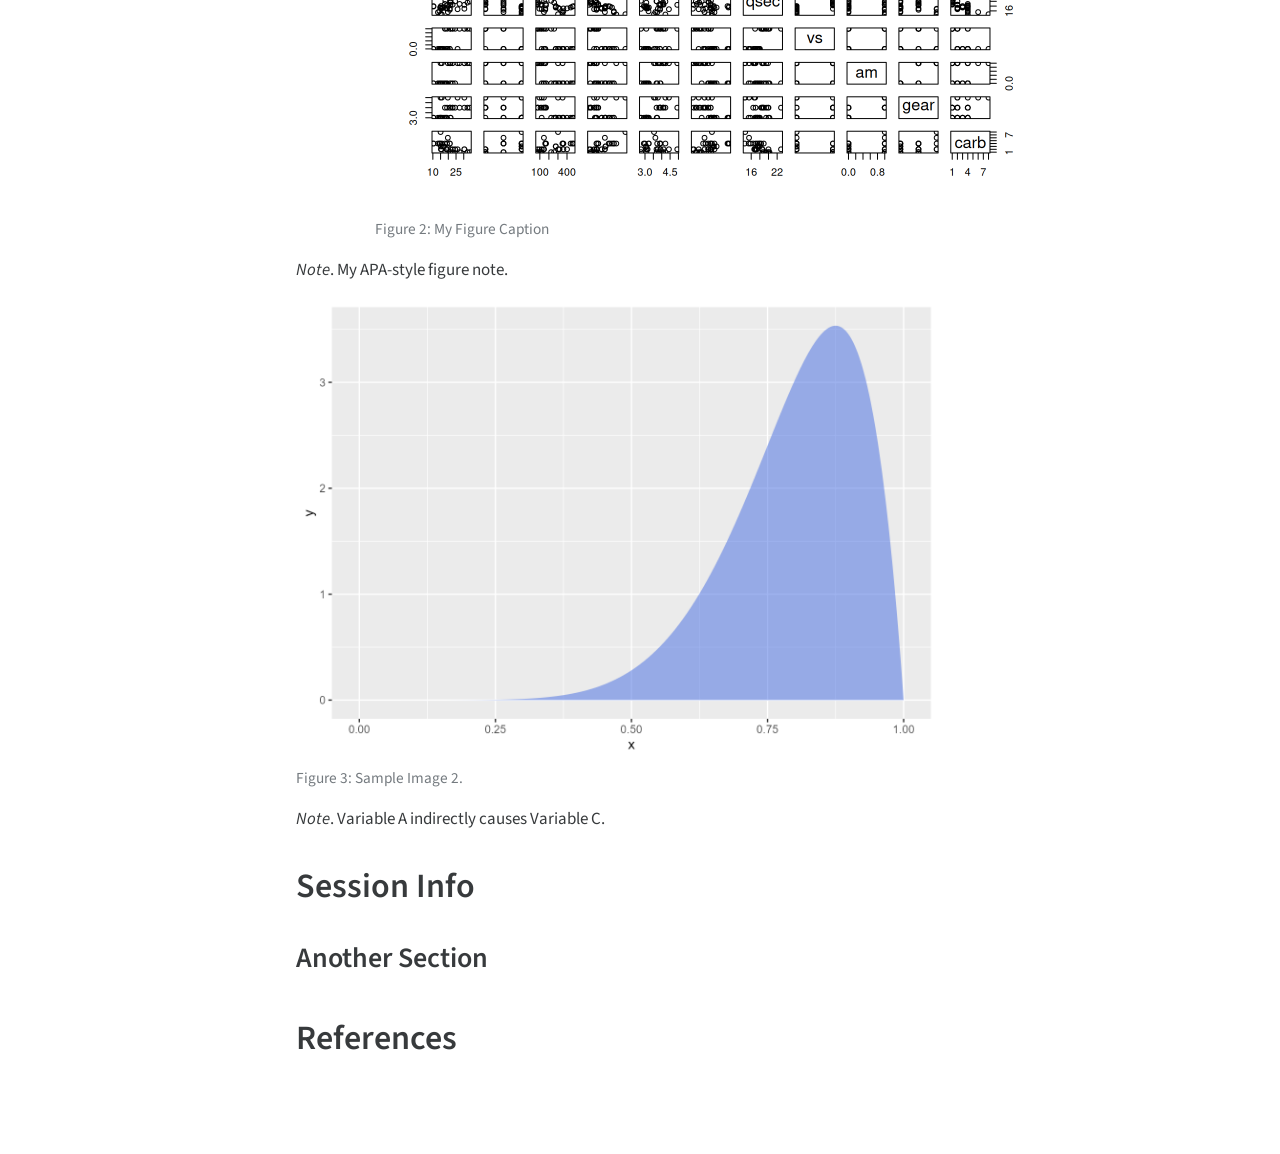
==== commit ac2f25e1: "Built site for gh-pages" ====
--- a/index-preview.html
+++ b/index-preview.html
@@ -310,7 +310,7 @@
   apa-note="Variable A indirectly causes Variable C."
   }
 -->
-<p>This doesn’t work (the APA-style figure note does not show; <a href="#fig-mtcars2" class="quarto-xref">Figure&nbsp;2</a>; <strong>?@fig-example2</strong>).</p>
+<p>This doesn’t work (the APA-style figure note does not show; <a href="#fig-mtcars2" class="quarto-xref">Figure&nbsp;2</a>; <a href="#fig-example2" class="quarto-xref">Figure&nbsp;3</a>).</p>
 <div class="quarto-embed-nb-cell" data-notebook="/home/runner/work/apaquartoReprex/apaquartoReprex/notebooks/analyses.qmd" data-notebook-title="Analyses" data-notebook-cellid="cell-fig-mtcars2">
 <div class="cell-container code-fold"><div class="cell-decorator"><pre>In [2]:</pre></div><div id="cell-fig-mtcars2" class="cell" data-apa-note="My APA-style figure note." data-apa-note-written="true">
 <details open="" class="code-fold"><summary>Code</summary><div class="code-copy-outer-scaffold"><div class="sourceCode cell-code" id="cb2"><pre class="sourceCode numberSource python number-lines code-with-copy"><code class="sourceCode python"><span id="cb2-1"><a href="#cb2-1" aria-label="1"></a>plot(mtcars)</span></code></pre></div><button title="Copy to Clipboard" class="code-copy-button"><i class="bi"></i></button></div>
@@ -326,7 +326,24 @@
 </div>
 </div></div>
 </div>
-<!-- {{< embed notebooks/analyses.qmd#fig-example2 >}} -->
+<div class="quarto-embed-nb-cell" data-notebook="/home/runner/work/apaquartoReprex/apaquartoReprex/notebooks/analyses.qmd" data-notebook-title="Analyses" data-notebook-cellid="a38f739e-eb19-4bcf-bcf2-ace61d0cb085">
+<p><em>Note</em>. My&nbsp;APA-style figure note.</p>
+<div id="fig-example2" class="quarto-float quarto-figure quarto-figure-center anchored" data-apa-note="Variable A indirectly causes Variable C." alt="Insert description here." data-apa-note-written="true">
+<figure class="quarto-float quarto-float-fig figure"><div aria-describedby="fig-example2-caption-0ceaefa1-69ba-4598-a22c-09a6ac19f8ca">
+<a href="index_files/figure-html/a38f739e-eb19-4bcf-bcf2-ace61d0cb085-1-../Figures/sampleImage2.png" class="lightbox" data-gallery="quarto-lightbox-gallery-3" title="Figure&nbsp;3: Sample Image 2."><img src="index_files/figure-html/a38f739e-eb19-4bcf-bcf2-ace61d0cb085-1-../Figures/sampleImage2.png" class="img-fluid figure-img" data-apa-note="Variable A indirectly causes Variable C." alt="Insert description here."></a>
+</div>
+<figcaption class="quarto-float-caption-bottom quarto-float-caption quarto-float-fig" id="fig-example2-caption-0ceaefa1-69ba-4598-a22c-09a6ac19f8ca">
+Figure&nbsp;3: Sample Image 2.
+</figcaption></figure>
+</div>
+<div>
+<div class="FigureNote NoIndent" data-custom-style="FigureNote">
+<em>Note</em>. Variable&nbsp;A indirectly causes Variable C.
+</div>
+</div>
+<section id="session-info" class="level1"><h1>Session Info</h1>
+</section>
+</div>
 </section><section id="another-section" class="level2"><h2 class="anchored" data-anchor-id="another-section">Another Section</h2>
 </section><section id="references" class="level1"><h1>References</h1>
 <!-- References will auto-populate in the refs div below -->
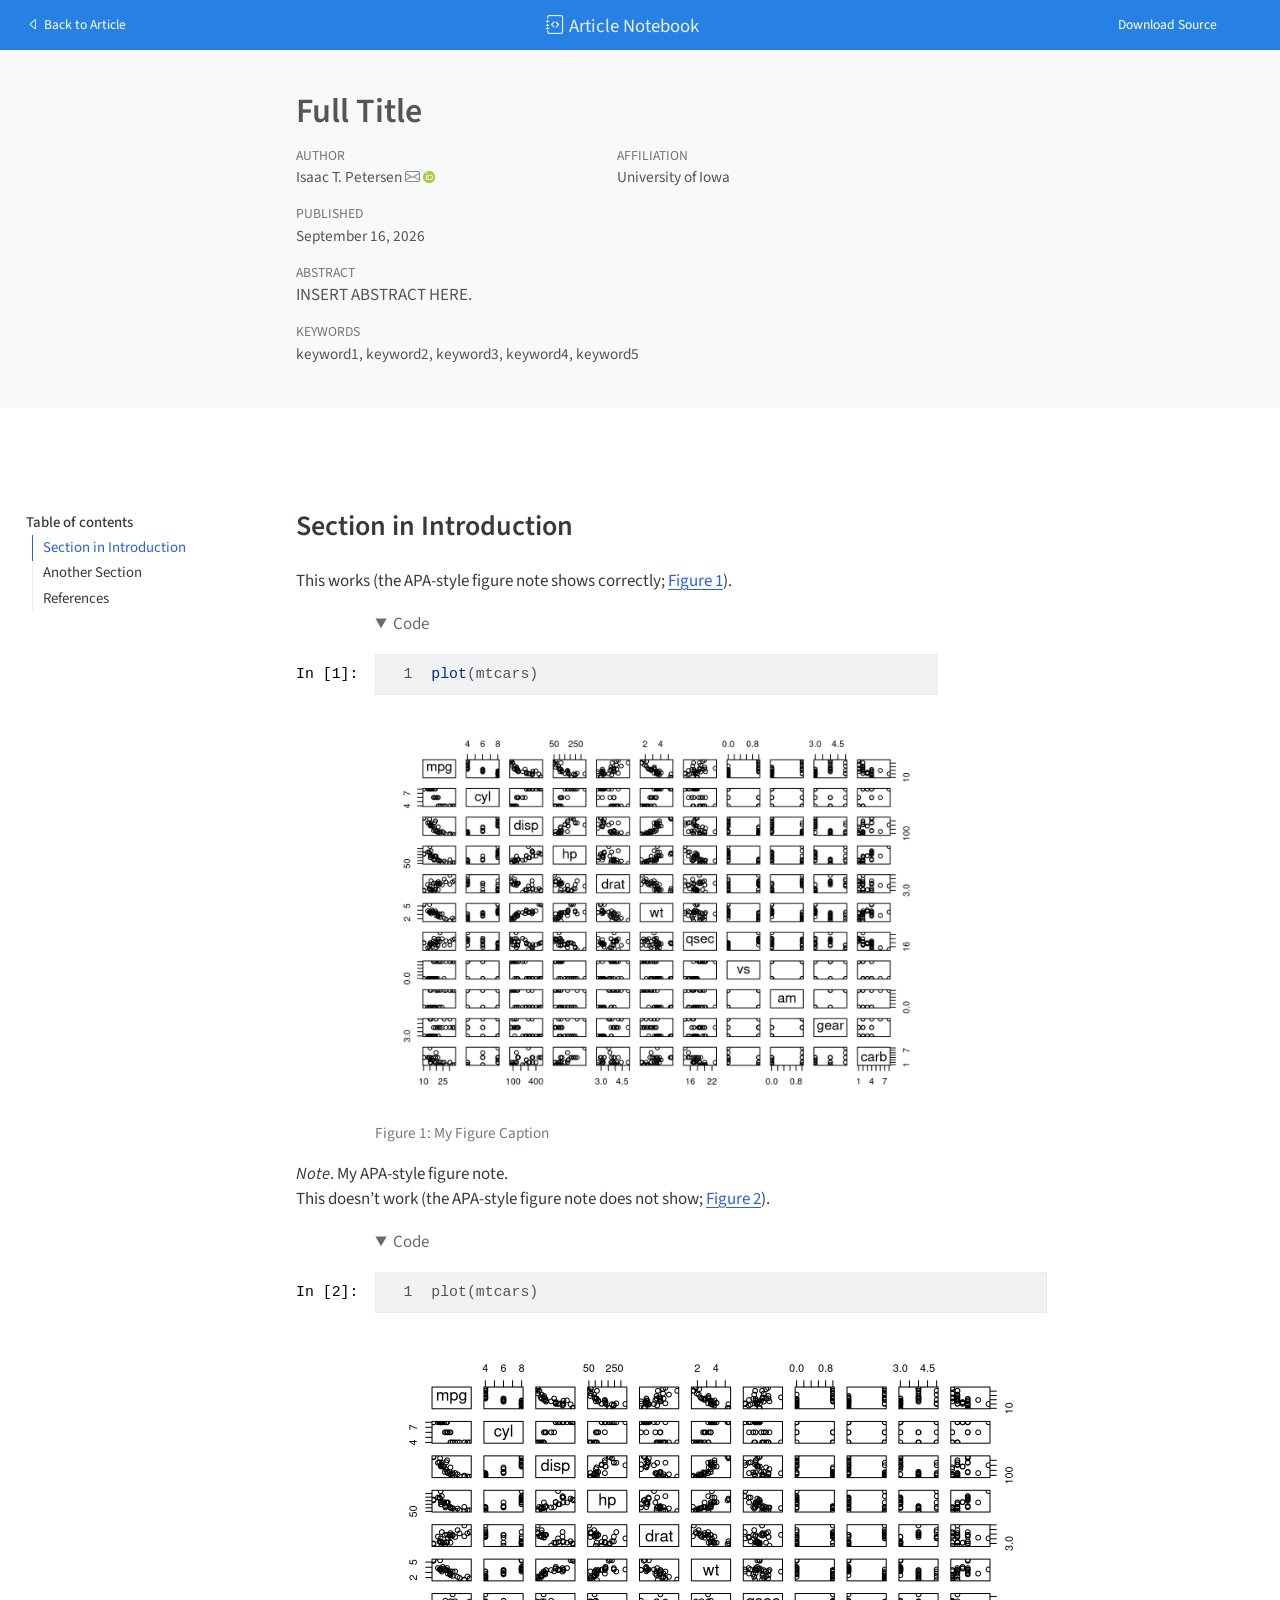
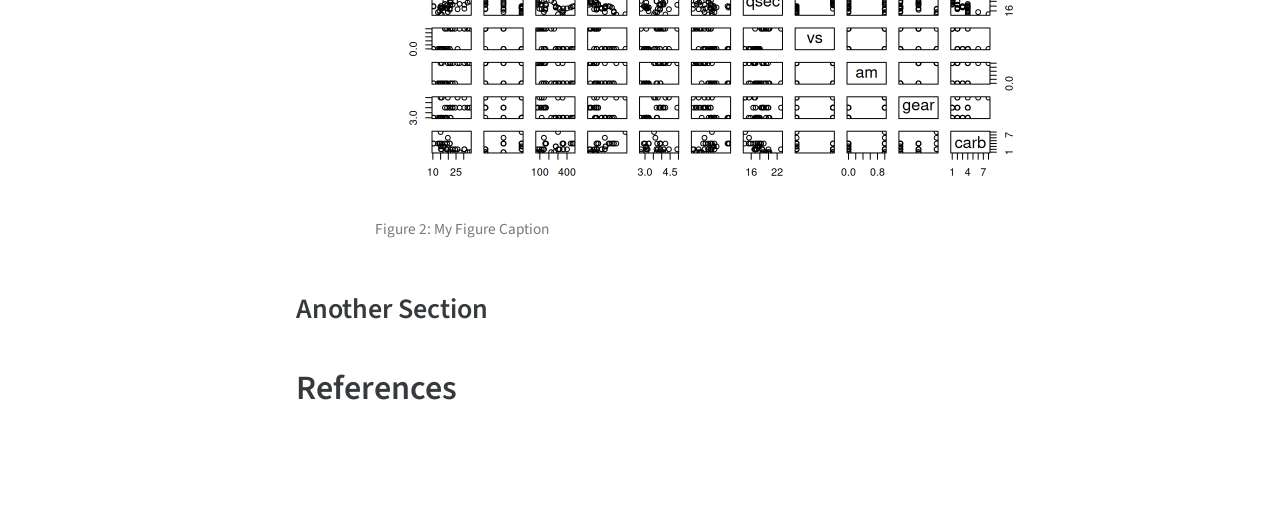
==== commit 8bf819ed: "Built site for gh-pages" ====
--- a/index-preview.html
+++ b/index-preview.html
@@ -284,7 +284,7 @@
 <div id="quarto-margin-sidebar" class="sidebar margin-sidebar zindex-bottom">
 </div>
 <main class="content quarto-banner-title-block" id="quarto-document-content"><!-- The introduction should not have a level-1 heading such as Introduction. --><section id="section-in-introduction" class="level2"><h2 class="anchored" data-anchor-id="section-in-introduction">Section in Introduction</h2>
-<p>This works (the APA-style figure note shows correctly; <a href="#fig-mtcars" class="quarto-xref">Figure&nbsp;1</a>; <strong>?@fig-example1</strong>).</p>
+<p>This works (the APA-style figure note shows correctly; <a href="#fig-mtcars" class="quarto-xref">Figure&nbsp;1</a>).</p>
 <div class="cell-container code-fold"><div class="cell-decorator"><pre>In [1]:</pre></div><div id="cell-fig-mtcars" class="cell" data-apa-note="My APA-style figure note." data-apa-note-written="true">
 <details open="" class="code-fold"><summary>Code</summary><div class="code-copy-outer-scaffold"><div class="sourceCode cell-code" id="cb1"><pre class="sourceCode numberSource r number-lines code-with-copy"><code class="sourceCode r"><span id="cb1-1"><a href="#cb1-1" aria-label="1"></a><span class="fu">plot</span>(mtcars)</span></code></pre></div><button title="Copy to Clipboard" class="code-copy-button"><i class="bi"></i></button></div>
 </details><div class="cell-output-display">
@@ -303,14 +303,7 @@
 <em>Note</em>. My&nbsp;APA-style figure note.
 </div>
 </div>
-<!-- 
-![Sample Image 1.](Figures/sampleImage1.png){
-  #fig-example1
-  fig-alt="Insert description here."
-  apa-note="Variable A indirectly causes Variable C."
-  }
--->
-<p>This doesn’t work (the APA-style figure note does not show; <a href="#fig-mtcars2" class="quarto-xref">Figure&nbsp;2</a>; <a href="#fig-example2" class="quarto-xref">Figure&nbsp;3</a>).</p>
+<p>This doesn’t work (the APA-style figure note does not show; <a href="#fig-mtcars2" class="quarto-xref">Figure&nbsp;2</a>).</p>
 <div class="quarto-embed-nb-cell" data-notebook="/home/runner/work/apaquartoReprex/apaquartoReprex/notebooks/analyses.qmd" data-notebook-title="Analyses" data-notebook-cellid="cell-fig-mtcars2">
 <div class="cell-container code-fold"><div class="cell-decorator"><pre>In [2]:</pre></div><div id="cell-fig-mtcars2" class="cell" data-apa-note="My APA-style figure note." data-apa-note-written="true">
 <details open="" class="code-fold"><summary>Code</summary><div class="code-copy-outer-scaffold"><div class="sourceCode cell-code" id="cb2"><pre class="sourceCode numberSource python number-lines code-with-copy"><code class="sourceCode python"><span id="cb2-1"><a href="#cb2-1" aria-label="1"></a>plot(mtcars)</span></code></pre></div><button title="Copy to Clipboard" class="code-copy-button"><i class="bi"></i></button></div>
@@ -325,24 +318,6 @@
 </div>
 </div>
 </div></div>
-</div>
-<div class="quarto-embed-nb-cell" data-notebook="/home/runner/work/apaquartoReprex/apaquartoReprex/notebooks/analyses.qmd" data-notebook-title="Analyses" data-notebook-cellid="a38f739e-eb19-4bcf-bcf2-ace61d0cb085">
-<p><em>Note</em>. My&nbsp;APA-style figure note.</p>
-<div id="fig-example2" class="quarto-float quarto-figure quarto-figure-center anchored" data-apa-note="Variable A indirectly causes Variable C." alt="Insert description here." data-apa-note-written="true">
-<figure class="quarto-float quarto-float-fig figure"><div aria-describedby="fig-example2-caption-0ceaefa1-69ba-4598-a22c-09a6ac19f8ca">
-<a href="index_files/figure-html/a38f739e-eb19-4bcf-bcf2-ace61d0cb085-1-../Figures/sampleImage2.png" class="lightbox" data-gallery="quarto-lightbox-gallery-3" title="Figure&nbsp;3: Sample Image 2."><img src="index_files/figure-html/a38f739e-eb19-4bcf-bcf2-ace61d0cb085-1-../Figures/sampleImage2.png" class="img-fluid figure-img" data-apa-note="Variable A indirectly causes Variable C." alt="Insert description here."></a>
-</div>
-<figcaption class="quarto-float-caption-bottom quarto-float-caption quarto-float-fig" id="fig-example2-caption-0ceaefa1-69ba-4598-a22c-09a6ac19f8ca">
-Figure&nbsp;3: Sample Image 2.
-</figcaption></figure>
-</div>
-<div>
-<div class="FigureNote NoIndent" data-custom-style="FigureNote">
-<em>Note</em>. Variable&nbsp;A indirectly causes Variable C.
-</div>
-</div>
-<section id="session-info" class="level1"><h1>Session Info</h1>
-</section>
 </div>
 </section><section id="another-section" class="level2"><h2 class="anchored" data-anchor-id="another-section">Another Section</h2>
 </section><section id="references" class="level1"><h1>References</h1>
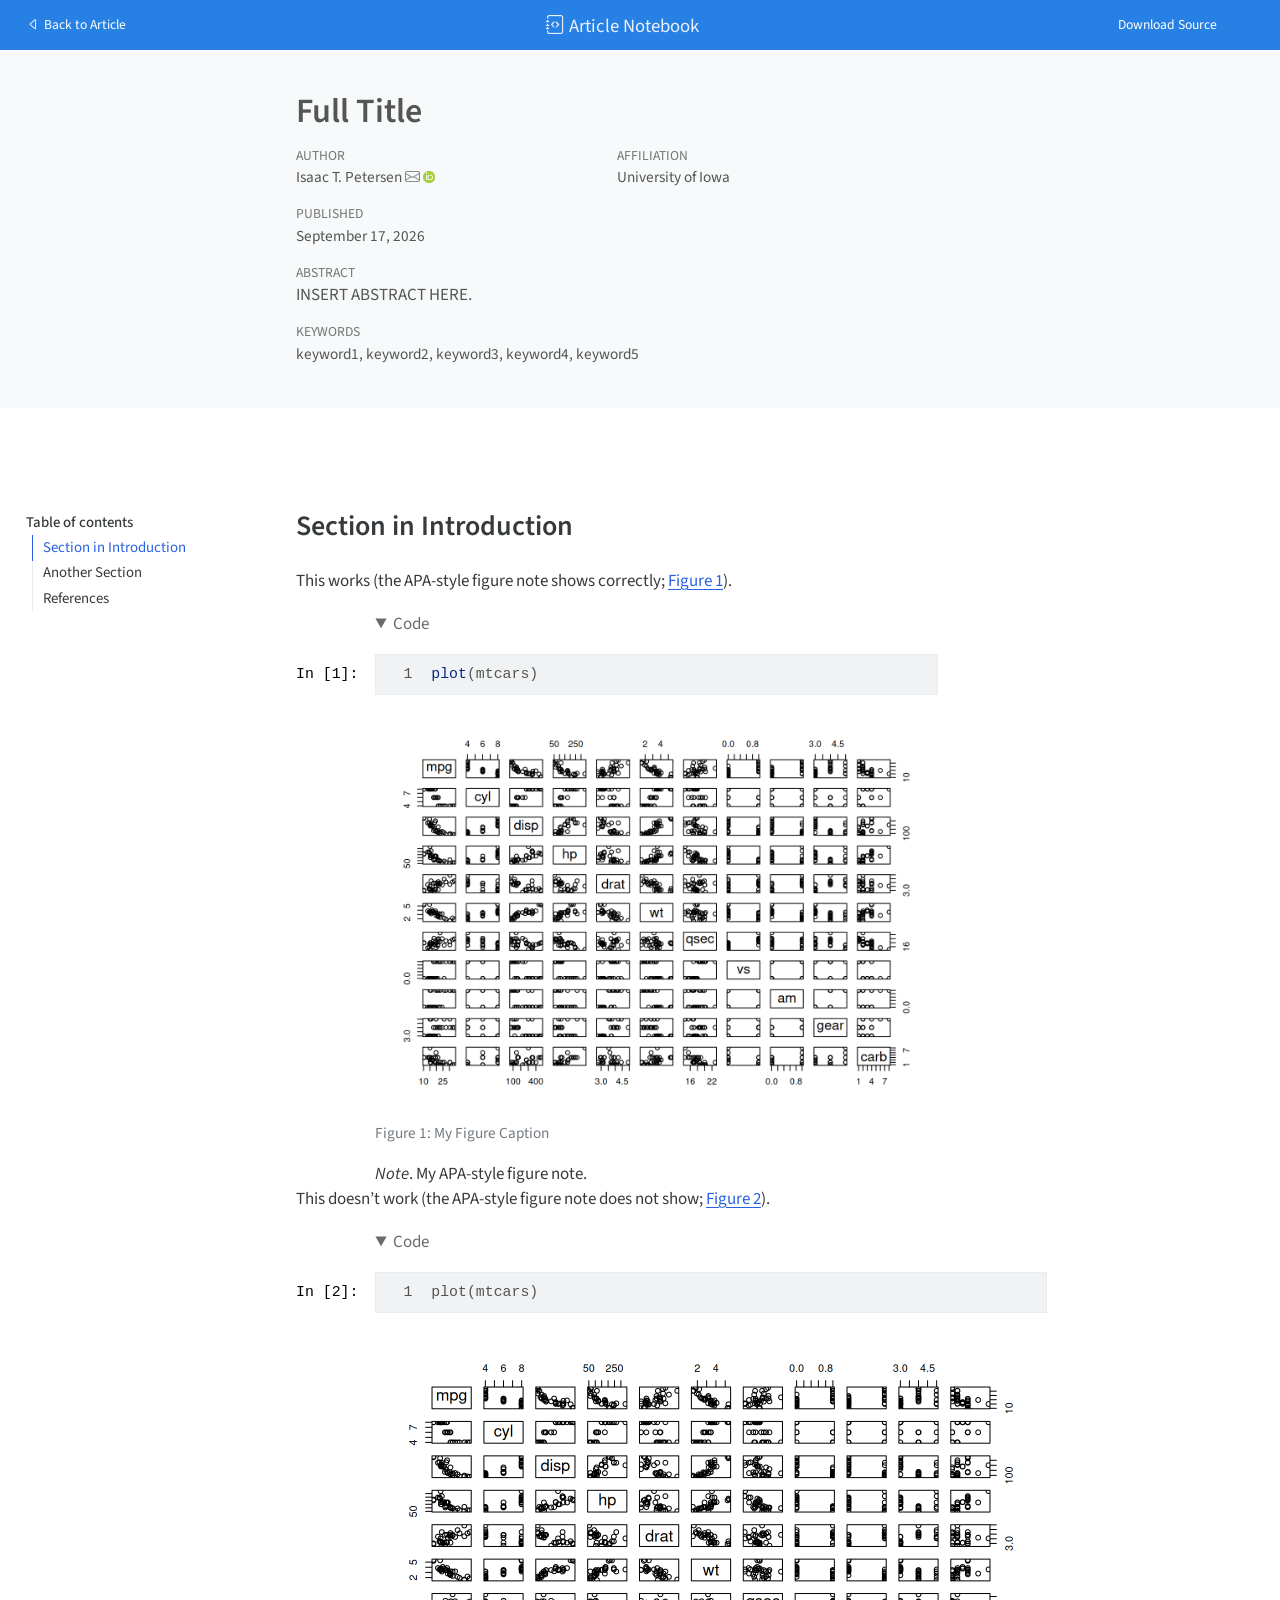
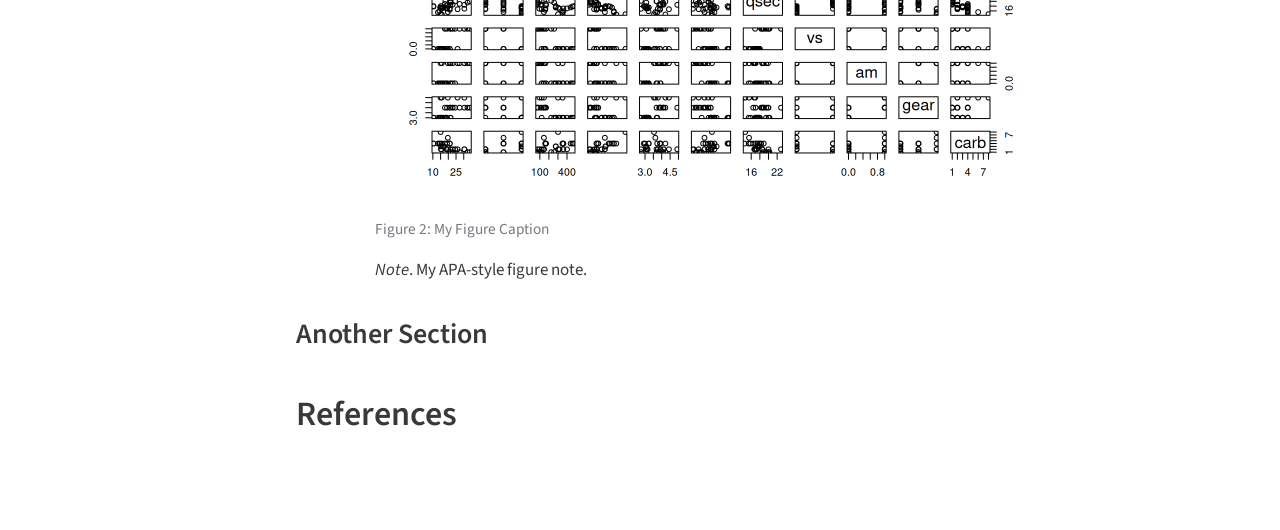
==== commit 2e9f4476: "Built site for gh-pages" ====
--- a/index-preview.html
+++ b/index-preview.html
@@ -5,7 +5,7 @@
 <meta name="generator" content="quarto-1.10.18">
 <meta name="viewport" content="width=device-width, initial-scale=1.0, user-scalable=yes">
 <meta name="author" content="Isaac T. Petersen">
-<meta name="dcterms.date" content="2026-09-16">
+<meta name="dcterms.date" content="2026-09-17">
 <meta name="keywords" content="keyword1, keyword2, keyword3, keyword4, keyword5">
 <title>Full Title</title>
 <style>
@@ -198,10 +198,10 @@
 <meta name="citation_abstract" content="INSERT ABSTRACT HERE.">
 <meta name="citation_keywords" content="keyword1,keyword2,keyword3,keyword4,keyword5">
 <meta name="citation_author" content="Isaac T. Petersen">
-<meta name="citation_publication_date" content="2026-09-16">
-<meta name="citation_cover_date" content="2026-09-16">
+<meta name="citation_publication_date" content="2026-09-17">
+<meta name="citation_cover_date" content="2026-09-17">
 <meta name="citation_year" content="2026">
-<meta name="citation_online_date" content="2026-09-16">
+<meta name="citation_online_date" content="2026-09-17">
 <meta name="citation_fulltext_html_url" content="https://isaactpetersen.github.io/apaquartoReprex/">
 <meta name="citation_language" content="en-US">
 <meta name="citation_reference" content="citation_title=Strategies for the development of volcanic hazard maps in monogenetic volcanic fields: The example of La Palma (Canary Islands);,citation_author=José Marrero;,citation_author=Alicia García;,citation_author=Manuel Berrocoso;,citation_author=Ángeles Llinares;,citation_author=Antonio Rodríguez-Losada;,citation_author=R. Ortiz;,citation_publication_date=2019-07;,citation_cover_date=2019-07;,citation_year=2019;,citation_doi=10.1186/s13617-019-0085-5;,citation_volume=8;,citation_journal_title=Journal of Applied Volcanology;">
@@ -244,7 +244,7 @@
                 <div>
             <div class="quarto-title-meta-heading">Published</div>
             <div class="quarto-title-meta-contents">
-              <p class="date">September 16, 2026</p>
+              <p class="date">September 17, 2026</p>
             </div>
           </div>
           
@@ -285,7 +285,7 @@
 </div>
 <main class="content quarto-banner-title-block" id="quarto-document-content"><!-- The introduction should not have a level-1 heading such as Introduction. --><section id="section-in-introduction" class="level2"><h2 class="anchored" data-anchor-id="section-in-introduction">Section in Introduction</h2>
 <p>This works (the APA-style figure note shows correctly; <a href="#fig-mtcars" class="quarto-xref">Figure&nbsp;1</a>).</p>
-<div class="cell-container code-fold"><div class="cell-decorator"><pre>In [1]:</pre></div><div id="cell-fig-mtcars" class="cell" data-apa-note="My APA-style figure note." data-apa-note-written="true">
+<div class="cell-container code-fold"><div class="cell-decorator"><pre>In [1]:</pre></div><div id="cell-fig-mtcars" class="cell" data-apa-note="My APA-style figure note." data-apa-note-written="2d80652f">
 <details open="" class="code-fold"><summary>Code</summary><div class="code-copy-outer-scaffold"><div class="sourceCode cell-code" id="cb1"><pre class="sourceCode numberSource r number-lines code-with-copy"><code class="sourceCode r"><span id="cb1-1"><a href="#cb1-1" aria-label="1"></a><span class="fu">plot</span>(mtcars)</span></code></pre></div><button title="Copy to Clipboard" class="code-copy-button"><i class="bi"></i></button></div>
 </details><div class="cell-output-display">
 <div id="fig-mtcars" class="quarto-float quarto-figure quarto-figure-center anchored">
@@ -297,15 +297,15 @@
 </figcaption></figure>
 </div>
 </div>
-</div></div>
 <div>
 <div class="FigureNote NoIndent" data-custom-style="FigureNote">
 <em>Note</em>. My&nbsp;APA-style figure note.
 </div>
 </div>
+</div></div>
 <p>This doesn’t work (the APA-style figure note does not show; <a href="#fig-mtcars2" class="quarto-xref">Figure&nbsp;2</a>).</p>
 <div class="quarto-embed-nb-cell" data-notebook="/home/runner/work/apaquartoReprex/apaquartoReprex/notebooks/analyses.qmd" data-notebook-title="Analyses" data-notebook-cellid="cell-fig-mtcars2">
-<div class="cell-container code-fold"><div class="cell-decorator"><pre>In [2]:</pre></div><div id="cell-fig-mtcars2" class="cell" data-apa-note="My APA-style figure note." data-apa-note-written="true">
+<div class="cell-container code-fold"><div class="cell-decorator"><pre>In [2]:</pre></div><div id="cell-fig-mtcars2" class="cell" data-apa-note="My APA-style figure note." data-apa-note-written="2d80652f">
 <details open="" class="code-fold"><summary>Code</summary><div class="code-copy-outer-scaffold"><div class="sourceCode cell-code" id="cb2"><pre class="sourceCode numberSource python number-lines code-with-copy"><code class="sourceCode python"><span id="cb2-1"><a href="#cb2-1" aria-label="1"></a>plot(mtcars)</span></code></pre></div><button title="Copy to Clipboard" class="code-copy-button"><i class="bi"></i></button></div>
 </details><div class="cell-output cell-output-display">
 <div id="fig-mtcars2" class="quarto-float quarto-figure quarto-figure-center anchored">
@@ -315,6 +315,11 @@
 <figcaption class="quarto-float-caption-bottom quarto-float-caption quarto-float-fig" id="fig-mtcars2-caption-0ceaefa1-69ba-4598-a22c-09a6ac19f8ca">
 Figure&nbsp;2: My Figure Caption
 </figcaption></figure>
+</div>
+</div>
+<div>
+<div class="FigureNote NoIndent" data-custom-style="FigureNote">
+<em>Note</em>. My&nbsp;APA-style figure note.
 </div>
 </div>
 </div></div>
